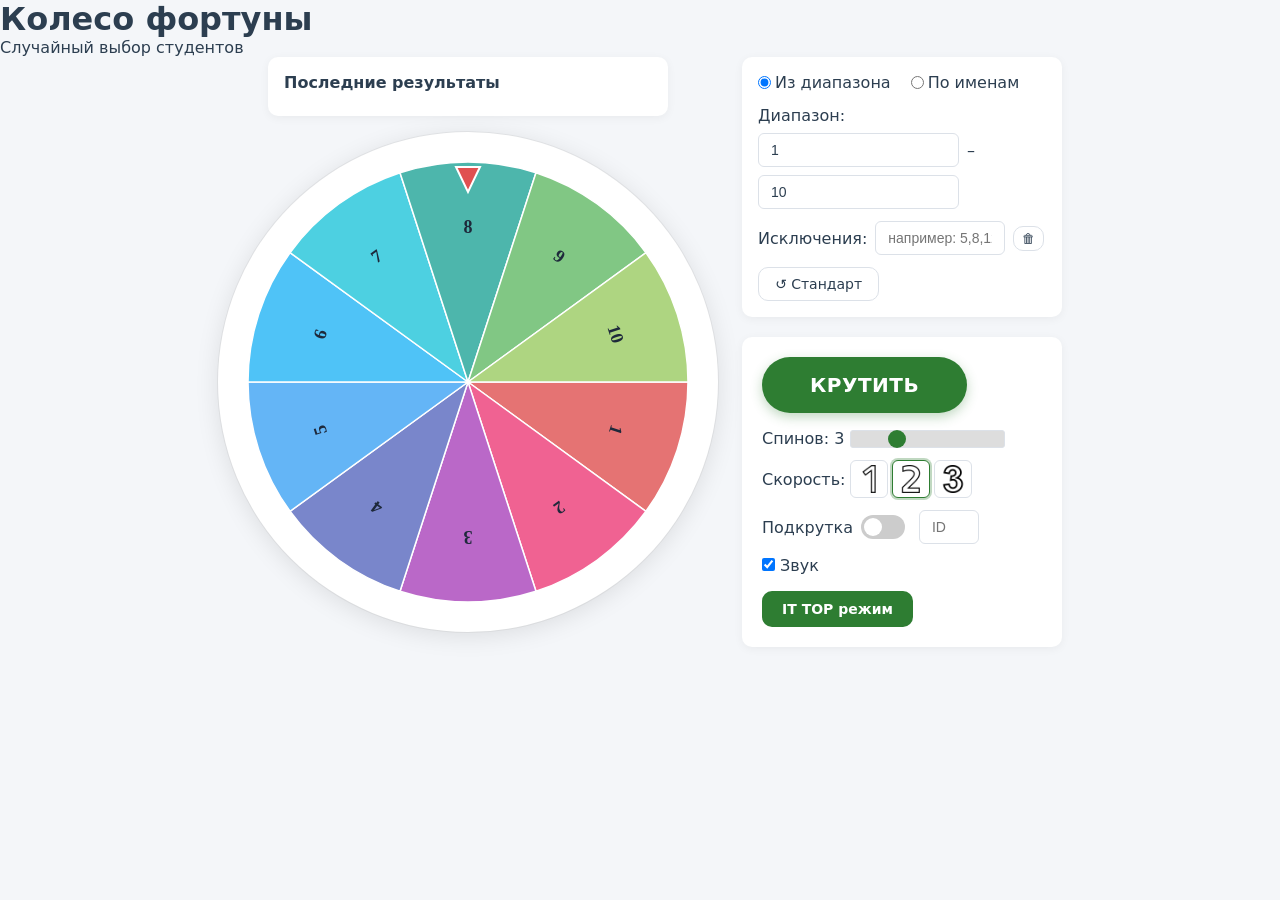
==== index.html @ 01559e79 "Update: Release" ====
<!DOCTYPE html>
<html lang="ru">
<head>
    <meta charset="UTF-8">
    <meta name="viewport" content="width=device-width, initial-scale=1.0">
    <title>Колесо фортуны</title>
    <link rel="stylesheet" href="css/main.css">
    <link rel="stylesheet" href="css/layout.css">
    <link rel="stylesheet" href="css/controls.css">
    <link rel="stylesheet" href="css/wheel.css">
    <link rel="stylesheet" href="css/modal.css">
    <link rel="icon" href="favicon.svg" type="image/svg+xml">
</head>
<body>
<div class="mobile-block">
    <p>Please use a computer to access this website!!!</p>
</div>

<div class="app">
    <header class="header">
        <h1 class="title">Колесо фортуны</h1>
        <p class="subtitle">Случайный выбор студентов</p>
    </header>

    <div class="main-layout">
        <!-- Левая колонка: история + колесо -->
        <div class="left-column">
            <div class="history-panel" id="historyPanel">
                <h3>Последние результаты</h3>
                <ul id="historyList"></ul>
            </div>
            <div class="wheel-section">
                <div class="wheel-wrapper">
                    <canvas id="wheelCanvas" width="500" height="500"></canvas>
                </div>
            </div>
        </div>

        <!-- Правая колонка: управление -->
        <div class="right-column">
            <div class="range-panel">
                <div class="mode-switch">
                    <label class="radio-label">
                        <input type="radio" name="inputMode" value="range" checked> Из диапазона
                    </label>
                    <label class="radio-label">
                        <input type="radio" name="inputMode" value="names"> По именам
                    </label>
                </div>

                <div id="rangeInputs">
                    <div class="range-row">
                        <label>Диапазон:</label>
                        <input type="number" id="rangeMin" value="1" min="1" placeholder="от">
                        <span>–</span>
                        <input type="number" id="rangeMax" value="10" min="1" placeholder="до">
                    </div>
                    <div class="range-row">
                        <label>Исключения:</label>
                        <input type="text" id="excludeInput" placeholder="например: 5,8,12">
                        <button id="resetExclude" class="btn-small">🗑</button>
                    </div>
                </div>

                <div id="namesInputs" style="display: none;">
                    <div class="range-row">
                        <label>Имена:</label>
                        <input type="text" id="namesInput" placeholder="Иванов Иван, Петров Пётр...">
                    </div>
                </div>

                <button id="resetAll" class="btn-secondary">↺ Стандарт</button>
            </div>

            <div class="controls-panel">
                <button id="startSpin" class="btn-spin">КРУТИТЬ</button>

                <div class="settings-row">
                    <div class="setting">
                        <label>Спинов: <span id="spinsValue">3</span></label>
                        <input type="range" id="spinsRange" min="1" max="10" value="3" step="1">
                    </div>

                    <div class="setting speed">
                        <label>Скорость:</label>
                        <button data-speed="slow"><img src="assets/images/Slow.png" alt="Медленно"></button>
                        <button data-speed="normal" class="active"><img src="assets/images/Medium.png" alt="Средне"></button>
                        <button data-speed="fast"><img src="assets/images/Fast.png" alt="Быстро"></button>
                    </div>

                    <div class="setting bias-toggle">
                        <label class="switch-label">
                            <span>Подкрутка</span>
                            <div class="toggle-switch">
                                <input type="checkbox" id="biasEnabled">
                                <span class="slider"></span>
                            </div>
                        </label>
                        <input type="number" id="biasTargetID" placeholder="ID" disabled class="small-input">
                    </div>

                    <div class="setting">
                        <label>
                            <input type="checkbox" id="soundToggle" checked>
                            Звук
                        </label>
                    </div>
                </div>

                <button id="switchMode" class="btn-it-top">IT TOP режим</button>
            </div>
        </div>
    </div>
</div>

<!-- Модальные окна -->
<div id="excludeModal" class="modal hidden">
    <div class="modal-content">
        <div class="modal-icon">🎯</div>
        <h2 id="excludeMessage"></h2>
        <div class="modal-buttons">
            <button id="excludeYes" class="btn-primary">Да, исключить</button>
            <button id="excludeNo" class="btn-secondary">Нет, оставить</button>
        </div>
    </div>
</div>

<div id="passwordModal" class="modal hidden">
    <div class="modal-content">
        <h2>IT TOP</h2>
        <p>Введите пароль:</p>
        <input type="password" id="passwordInput" placeholder="Пароль">
        <div class="modal-buttons">
            <button id="confirmPassword" class="btn-primary">Войти</button>
            <button id="cancelPassword" class="btn-secondary">Отмена</button>
        </div>
        <p id="passwordError" class="error-text hidden">Неверный пароль</p>
    </div>
</div>

<script type="module" src="js/app.js"></script>
</body>
</html>
---- css/main.css ----
*,
*::before,
*::after {
    box-sizing: border-box;
    margin: 0;
    padding: 0;
}

:root {
    --bg: #f4f6f9;
    --surface: #ffffff;
    --border: #dce1e8;
    --text: #2c3e50;
    --text-light: #607d8b;
    --accent: #2e7d32;
    --accent-hover: #1b5e20;
    --danger: #e05050;
    --radius: 10px;
    --shadow: 0 2px 10px rgba(0,0,0,0.05);
    --transition: 0.2s ease;
}

body {
    font-family: 'Segoe UI', system-ui, -apple-system, sans-serif;
    background: var(--bg);
    color: var(--text);
    min-height: 100vh;
}

/* Мобильная блокировка */
.mobile-block {
    display: none;
}
@media (max-width: 768px) {
    .app { display: none; }
    .mobile-block {
        display: flex;
        align-items: center;
        justify-content: center;
        height: 100vh;
        text-align: center;
        font-size: 20px;
        font-weight: bold;
        color: var(--danger);
        padding: 20px;
    }
}

button {
    cursor: pointer;
    font-family: inherit;
    transition: all var(--transition);
    border: 1px solid var(--border);
    background: var(--surface);
    color: var(--text);
    border-radius: var(--radius);
    padding: 8px 16px;
    font-size: 14px;
}

button:hover {
    background: #f0f2f5;
}

input[type="number"],
input[type="text"],
input[type="password"],
input[type="range"],
select {
    padding: 8px 12px;
    border: 1px solid var(--border);
    background: var(--surface);
    border-radius: 6px;
    font-size: 14px;
    color: var(--text);
    transition: var(--transition);
}

input:focus,
select:focus {
    outline: none;
    border-color: var(--accent);
    box-shadow: 0 0 0 3px rgba(46,125,50,0.15);
}

.btn-primary {
    background: var(--accent);
    color: #fff;
    border: none;
}
.btn-primary:hover { background: var(--accent-hover); }

.btn-secondary {
    background: var(--surface);
    color: var(--text);
    border: 1px solid var(--border);
}
.btn-secondary:hover { background: #f0f2f5; }

.btn-spin {
    padding: 16px 48px;
    background: var(--accent);
    color: #fff;
    border: none;
    border-radius: 50px;
    font-weight: 600;
    font-size: 20px;
    letter-spacing: 0.5px;
    box-shadow: 0 4px 12px rgba(46,125,50,0.3);
}
.btn-spin:hover {
    background: var(--accent-hover);
    transform: scale(1.02);
    box-shadow: 0 6px 18px rgba(46,125,50,0.4);
}
.btn-spin:disabled {
    opacity: 0.6;
}

.btn-small {
    padding: 4px 8px;
    font-size: 13px;
}

.btn-it-top {
    background: var(--accent);
    color: white;
    border: none;
    padding: 10px 20px;
    border-radius: var(--radius);
    font-weight: 600;
}
.btn-it-top:hover {
    background: var(--accent-hover);
}

.btn-back {
    background: var(--surface);
    color: var(--accent);
    border: 1px solid var(--accent);
    padding: 10px 20px;
    border-radius: var(--radius);
    font-weight: 600;
    text-decoration: none;
    display: inline-block;
    margin-top: 8px;
}
.btn-back:hover {
    background: var(--accent);
    color: white;
}

.small-input {
    width: 60px;
    margin-left: 8px;
}

.hidden { display: none !important; }
.error-text { color: var(--danger); font-size: 14px; margin-top: 8px; }

/* Toggle подкрутка */
.toggle-switch {
    position: relative;
    display: inline-block;
    width: 44px;
    height: 24px;
}
.toggle-switch input {
    opacity: 0;
    width: 0;
    height: 0;
}
.slider {
    position: absolute;
    cursor: pointer;
    top: 0; left: 0; right: 0; bottom: 0;
    background-color: #ccc;
    transition: 0.3s;
    border-radius: 24px;
}
.slider:before {
    position: absolute;
    content: "";
    height: 18px;
    width: 18px;
    left: 3px;
    bottom: 3px;
    background-color: white;
    transition: 0.3s;
    border-radius: 50%;
}
input:checked + .slider {
    background-color: var(--accent);
}
input:checked + .slider:before {
    transform: translateX(20px);
}
.switch-label {
    display: flex;
    align-items: center;
    gap: 8px;
    cursor: pointer;
}

/* Кастомный select */
.custom-select select {
    appearance: none;
    background: var(--surface);
    border: 1px solid var(--border);
    border-radius: 6px;
    padding: 8px 36px 8px 12px;
    font-size: 14px;
    background-image: url("data:image/svg+xml,%3Csvg xmlns='http://www.w3.org/2000/svg' width='14' height='14'%3E%3Cpath d='M7 10L2 5h10z' fill='%232e7d32'/%3E%3C/svg%3E");
    background-repeat: no-repeat;
    background-position: right 12px center;
    background-size: 12px;
}

/* Слайдер спинов */
input[type="range"] {
    -webkit-appearance: none;
    appearance: none;
    background: #ddd;
    height: 6px;
    border-radius: 3px;
    outline: none;
}
input[type="range"]::-webkit-slider-thumb {
    -webkit-appearance: none;
    appearance: none;
    width: 18px;
    height: 18px;
    background: var(--accent);
    border-radius: 50%;
    cursor: pointer;
    border: none;
}
input[type="range"]::-moz-range-thumb {
    width: 18px;
    height: 18px;
    background: var(--accent);
    border-radius: 50%;
    cursor: pointer;
    border: none;
}
---- css/layout.css ----
.main-layout {
    display: flex;
    gap: 24px;
    width: 100%;
    max-width: 1200px;
    margin: 0 auto;
    justify-content: center;
    align-items: flex-start;
}

.left-column {
    display: flex;
    flex-direction: column;
    align-items: center;
    gap: 16px;
    flex: 0 0 auto;
}

.right-column {
    display: flex;
    flex-direction: column;
    gap: 20px;
    flex: 0 0 320px;
}

.wheel-section {
    display: flex;
    flex-direction: column;
    align-items: center;
}

.wheel-wrapper {
    position: relative;
}

#wheelCanvas {
    max-width: 400px;
    width: 100%;
    height: auto;
}

.history-panel {
    background: var(--surface);
    border-radius: var(--radius);
    box-shadow: var(--shadow);
    padding: 16px;
    width: 100%;
    max-width: 400px;
}
.history-panel h3 {
    margin-bottom: 8px;
    font-size: 16px;
    color: var(--text);
}
#historyList {
    list-style: none;
    max-height: 200px;
    overflow-y: auto;
}
#historyList li {
    padding: 6px 0;
    border-bottom: 1px solid var(--border);
    font-size: 14px;
    color: var(--text-light);
}
#historyList li:last-child {
    border-bottom: none;
}

.range-panel {
    background: var(--surface);
    padding: 16px;
    border-radius: var(--radius);
    box-shadow: var(--shadow);
}
.controls-panel {
    background: var(--surface);
    padding: 20px;
    border-radius: var(--radius);
    box-shadow: var(--shadow);
}

.range-row {
    display: flex;
    align-items: center;
    gap: 8px;
    margin-bottom: 12px;
    flex-wrap: wrap;
}
.range-row label {
    min-width: 70px;
    font-weight: 500;
}
#excludeInput {
    width: 130px;
}
#namesInput {
    width: 100%;
}

.settings-row {
    display: flex;
    flex-direction: column;
    gap: 12px;
    margin: 16px 0;
}
.setting {
    display: flex;
    align-items: center;
    gap: 6px;
    flex-wrap: wrap;
}
.speed {
    gap: 4px;
}
.speed button {
    padding: 4px;
    border: 1px solid var(--border);
    background: var(--surface);
    border-radius: 6px;
    cursor: pointer;
}
.speed button.active {
    border-color: var(--accent);
    box-shadow: 0 0 0 2px rgba(46,125,50,0.3);
}
.speed button img {
    width: 28px;
    height: 28px;
    display: block;
}

.mode-switch {
    display: flex;
    gap: 20px;
    margin-bottom: 14px;
}
.radio-label {
    display: flex;
    align-items: center;
    gap: 4px;
    font-weight: 500;
    cursor: pointer;
}

@media (max-width: 900px) {
    .main-layout {
        flex-direction: column;
        align-items: center;
    }
    .right-column {
        width: 100%;
        max-width: 400px;
    }
}
---- css/controls.css ----
/* ========== ДОПОЛНИТЕЛЬНЫЕ СТИЛИ УПРАВЛЕНИЯ ========== */
.controls-panel .setting select {
  min-width: 60px;
}

/* Hover для всех select */
select:hover {
  border-color: rgba(255, 255, 255, 0.4);
}
---- css/wheel.css ----
.wheel-wrapper {
  position: relative;
  display: inline-block;
}

#wheelCanvas {
  border-radius: 50%;
  background: #fff;
  box-shadow: 0 4px 25px rgba(0,0,0,0.1), 0 0 0 1px rgba(0,0,0,0.05);
  max-width: 500px;
  max-height: 500px;
  width: 100%;
  height: auto;
}
---- css/modal.css ----
.modal {
  position: fixed;
  top: 0;
  left: 0;
  width: 100%;
  height: 100%;
  background: rgba(0,0,0,0.5);
  display: flex;
  justify-content: center;
  align-items: center;
  z-index: 1000;
}

.modal-content {
  background: var(--surface);
  padding: 30px 25px;
  border-radius: 12px;
  text-align: center;
  min-width: 300px;
  box-shadow: 0 10px 30px rgba(0,0,0,0.2);
  animation: fadeSlide 0.2s ease;
}

@keyframes fadeSlide {
  from { opacity: 0; transform: translateY(20px); }
  to { opacity: 1; transform: translateY(0); }
}

.modal-icon {
  font-size: 48px;
  margin-bottom: 12px;
}

.modal-content h2 {
  font-size: 22px;
  margin-bottom: 12px;
  color: var(--text);
}

.modal-buttons {
  display: flex;
  gap: 10px;
  justify-content: center;
  margin-top: 20px;
}

.modal-buttons button {
  min-width: 100px;
}
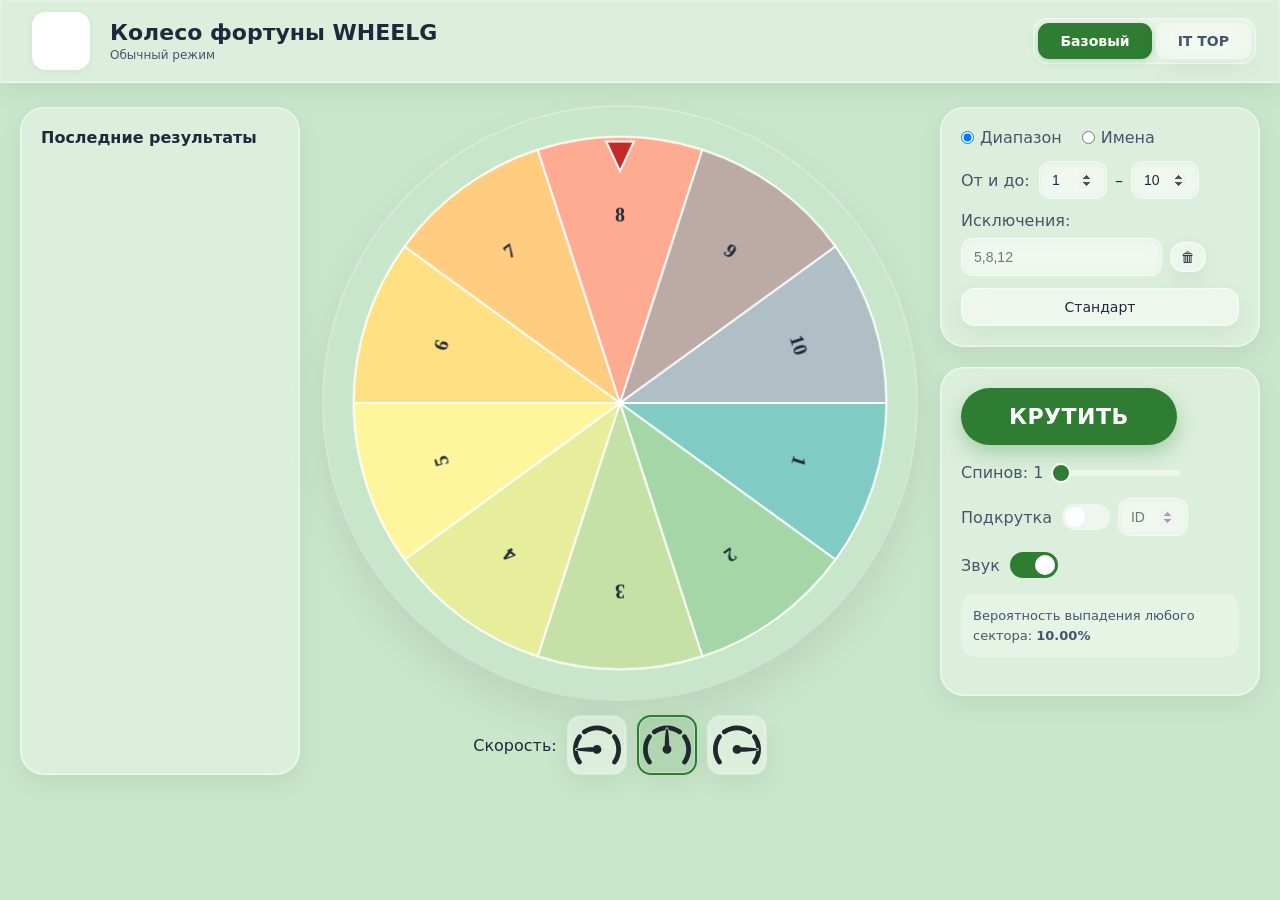
==== commit f778acb7: "Update 2.0: FINAL" ====
--- a/index.html
+++ b/index.html
@@ -1,142 +1,179 @@
 <!DOCTYPE html>
 <html lang="ru">
 <head>
-    <meta charset="UTF-8">
-    <meta name="viewport" content="width=device-width, initial-scale=1.0">
-    <title>Колесо фортуны</title>
-    <link rel="stylesheet" href="css/main.css">
-    <link rel="stylesheet" href="css/layout.css">
-    <link rel="stylesheet" href="css/controls.css">
-    <link rel="stylesheet" href="css/wheel.css">
-    <link rel="stylesheet" href="css/modal.css">
-    <link rel="icon" href="favicon.svg" type="image/svg+xml">
+  <meta charset="UTF-8">
+  <meta name="viewport" content="width=device-width, initial-scale=1.0">
+  <title>Колесо фортуны - WHEELG</title>
+  <link rel="stylesheet" href="css/main.css">
+  <link rel="stylesheet" href="css/layout.css">
+  <link rel="stylesheet" href="css/controls.css">
+  <link rel="stylesheet" href="css/wheel.css">
+  <link rel="stylesheet" href="css/modal.css">
+  <link rel="stylesheet" href="css/history.css">
+  <link rel="icon" href="assets/images/favicon.svg" type="image/svg+xml">
 </head>
 <body>
 <div class="mobile-block">
-    <p>Please use a computer to access this website!!!</p>
+  <p>Please use a computer to access this website!!!</p>
 </div>
 
 <div class="app">
-    <header class="header">
-        <h1 class="title">Колесо фортуны</h1>
-        <p class="subtitle">Случайный выбор студентов</p>
-    </header>
+  <header class="app-header">
+    <div class="header-logo">
+      <video autoplay loop muted playsinline>
+        <source src="assets/images/logovideo.mp4" type="video/mp4">
+      </video>
+    </div>
+    <div class="header-info">
+      <h1 class="header-title">Колесо фортуны WHEELG</h1>
+      <p class="header-subtitle" id="modeSubtitle">Базовый режим</p>
+    </div>
+    <div class="header-tabs">
+      <button id="btnNormalMode" class="mode-tab active">Базовый</button>
+      <button id="btnITMode" class="mode-tab">IT TOP</button>
+    </div>
+  </header>
 
-    <div class="main-layout">
-        <!-- Левая колонка: история + колесо -->
-        <div class="left-column">
-            <div class="history-panel" id="historyPanel">
-                <h3>Последние результаты</h3>
-                <ul id="historyList"></ul>
-            </div>
-            <div class="wheel-section">
-                <div class="wheel-wrapper">
-                    <canvas id="wheelCanvas" width="500" height="500"></canvas>
-                </div>
-            </div>
+  <div class="main-layout">
+    <div class="column history-column">
+      <div class="glass-panel history-panel">
+        <h3>Последние результаты</h3>
+        <ul id="historyList"></ul>
+      </div>
+    </div>
+
+    <div class="column wheel-column">
+      <div class="wheel-section">
+        <div class="wheel-wrapper">
+          <canvas id="wheelCanvas" width="600" height="600"></canvas>
         </div>
+        <div class="speed-controls">
+          <span>Скорость:</span>
+          <button data-speed="slow" class="speed-btn" title="Медленно">
+            <img src="assets/images/Slow.svg" alt="Медленно" width="48" height="48">
+          </button>
+          <button data-speed="normal" class="speed-btn active" title="Средне">
+            <img src="assets/images/Medium.svg" alt="Средне" width="48" height="48">
+          </button>
+          <button data-speed="fast" class="speed-btn" title="Быстро">
+            <img src="assets/images/Fast.svg" alt="Быстро" width="48" height="48">
+          </button>
+        </div>
+      </div>
+    </div>
 
-        <!-- Правая колонка: управление -->
-        <div class="right-column">
-            <div class="range-panel">
-                <div class="mode-switch">
-                    <label class="radio-label">
-                        <input type="radio" name="inputMode" value="range" checked> Из диапазона
-                    </label>
-                    <label class="radio-label">
-                        <input type="radio" name="inputMode" value="names"> По именам
-                    </label>
-                </div>
+    <!-- Правая колонка: управление -->
+    <div class="column controls-column">
+      <div class="glass-panel range-panel" id="panelNormal">
+        <div class="mode-switch">
+          <label class="radio-label">
+            <input type="radio" name="inputMode" value="range" checked> Диапазон
+          </label>
+          <label class="radio-label">
+            <input type="radio" name="inputMode" value="names"> Имена
+          </label>
+        </div>
+        <div id="rangeInputs">
+          <div class="range-row">
+            <label>От и до:</label>
+            <input type="number" id="rangeMin" value="1" min="1" max="67" placeholder="от">
+            <span>–</span>
+            <input type="number" id="rangeMax" value="10" min="1" max="67" placeholder="до">
+          </div>
+          <div class="range-row">
+            <label>Исключения:</label>
+            <input type="text" id="excludeInput" placeholder="5,8,12">
+            <button id="resetExclude" class="btn-small">🗑</button>
+          </div>
+        </div>
+        <div id="namesInputs" style="display:none;">
+          <div class="range-row">
+            <label>Имена:</label>
+            <input type="text" id="namesInput" placeholder="Иванов Иван, Петров Пётр...">
+          </div>
+        </div>
+        <button id="resetAll" class="btn-secondary full-width">Стандарт</button>
+      </div>
 
-                <div id="rangeInputs">
-                    <div class="range-row">
-                        <label>Диапазон:</label>
-                        <input type="number" id="rangeMin" value="1" min="1" placeholder="от">
-                        <span>–</span>
-                        <input type="number" id="rangeMax" value="10" min="1" placeholder="до">
-                    </div>
-                    <div class="range-row">
-                        <label>Исключения:</label>
-                        <input type="text" id="excludeInput" placeholder="например: 5,8,12">
-                        <button id="resetExclude" class="btn-small">🗑</button>
-                    </div>
-                </div>
+      <div class="glass-panel range-panel" id="panelIT" style="display:none;">
+        <div class="dropdown-group">
+          <button class="dropdown-toggle" id="groupDropdownBtn">
+            <span id="selectedGroupName">Выберите группу</span>
+            <i class="dropdown-arrow"></i>
+          </button>
+        </div>
+        <div class="range-row">
+          <label>Исключения:</label>
+          <input type="text" id="excludeInputIT" placeholder="5,8,12">
+          <button id="resetExcludeIT" class="btn-small">🗑</button>
+        </div>
+        <button id="resetAllIT" class="btn-secondary full-width">Сброс исключённых</button>
+      </div>
 
-                <div id="namesInputs" style="display: none;">
-                    <div class="range-row">
-                        <label>Имена:</label>
-                        <input type="text" id="namesInput" placeholder="Иванов Иван, Петров Пётр...">
-                    </div>
-                </div>
+      <div class="glass-panel controls-panel">
+        <button id="startSpin" class="btn-spin">КРУТИТЬ</button>
 
-                <button id="resetAll" class="btn-secondary">↺ Стандарт</button>
-            </div>
+        <div class="settings-row">
+          <div class="setting">
+            <label>Спинов: <span id="spinsValue">1</span></label>
+            <input type="range" id="spinsRange" min="1" max="10" value="1" step="1">
+          </div>
 
-            <div class="controls-panel">
-                <button id="startSpin" class="btn-spin">КРУТИТЬ</button>
+          <div class="setting bias-toggle">
+            <label class="switch-label">
+              <span>Подкрутка</span>
+              <div class="toggle-switch">
+                <input type="checkbox" id="biasEnabled">
+                <span class="slider"></span>
+              </div>
+            </label>
+            <input type="number" id="biasTargetID" placeholder="ID" disabled class="small-input" min="1">
+          </div>
 
-                <div class="settings-row">
-                    <div class="setting">
-                        <label>Спинов: <span id="spinsValue">3</span></label>
-                        <input type="range" id="spinsRange" min="1" max="10" value="3" step="1">
-                    </div>
+          <div class="setting">
+            <label class="switch-label">
+              <span>Звук</span>
+              <div class="toggle-switch">
+                <input type="checkbox" id="soundToggle" checked>
+                <span class="slider"></span>
+              </div>
+            </label>
+          </div>
 
-                    <div class="setting speed">
-                        <label>Скорость:</label>
-                        <button data-speed="slow"><img src="assets/images/Slow.png" alt="Медленно"></button>
-                        <button data-speed="normal" class="active"><img src="assets/images/Medium.png" alt="Средне"></button>
-                        <button data-speed="fast"><img src="assets/images/Fast.png" alt="Быстро"></button>
-                    </div>
-
-                    <div class="setting bias-toggle">
-                        <label class="switch-label">
-                            <span>Подкрутка</span>
-                            <div class="toggle-switch">
-                                <input type="checkbox" id="biasEnabled">
-                                <span class="slider"></span>
-                            </div>
-                        </label>
-                        <input type="number" id="biasTargetID" placeholder="ID" disabled class="small-input">
-                    </div>
-
-                    <div class="setting">
-                        <label>
-                            <input type="checkbox" id="soundToggle" checked>
-                            Звук
-                        </label>
-                    </div>
-                </div>
-
-                <button id="switchMode" class="btn-it-top">IT TOP режим</button>
-            </div>
+          <div id="probabilityBlock" class="probability-note"></div>
         </div>
+      </div>
     </div>
+  </div>
 </div>
 
 <!-- Модальные окна -->
 <div id="excludeModal" class="modal hidden">
-    <div class="modal-content">
-        <div class="modal-icon">🎯</div>
-        <h2 id="excludeMessage"></h2>
-        <div class="modal-buttons">
-            <button id="excludeYes" class="btn-primary">Да, исключить</button>
-            <button id="excludeNo" class="btn-secondary">Нет, оставить</button>
-        </div>
+  <div class="modal-content">
+    <h2 id="excludeMessage"></h2>
+    <div class="modal-buttons">
+      <button id="excludeYes" class="btn-primary">Да, исключить</button>
+      <button id="excludeNo" class="btn-secondary">Нет, оставить</button>
     </div>
+  </div>
 </div>
 
 <div id="passwordModal" class="modal hidden">
-    <div class="modal-content">
-        <h2>IT TOP</h2>
-        <p>Введите пароль:</p>
-        <input type="password" id="passwordInput" placeholder="Пароль">
-        <div class="modal-buttons">
-            <button id="confirmPassword" class="btn-primary">Войти</button>
-            <button id="cancelPassword" class="btn-secondary">Отмена</button>
-        </div>
-        <p id="passwordError" class="error-text hidden">Неверный пароль</p>
+  <div class="modal-content">
+    <h2>IT TOP</h2>
+    <p>Введите пароль:</p>
+    <input type="password" id="passwordInput" placeholder="Пароль">
+    <div class="modal-buttons">
+      <button id="confirmPassword" class="btn-primary">Войти</button>
+      <button id="cancelPassword" class="btn-secondary">Отмена</button>
     </div>
+    <p id="passwordError" class="error-text hidden">Неверный пароль</p>
+  </div>
 </div>
+
+<!-- Выпадающее меню групп (поверх всего) -->
+<div class="dropdown-overlay" id="groupDropdownOverlay" style="display:none;"></div>
+<div class="dropdown-menu-floating" id="groupDropdownMenuFloating" style="display:none;"></div>
 
 <script type="module" src="js/app.js"></script>
 </body>
--- a/css/main.css
+++ b/css/main.css
@@ -1,245 +1,274 @@
 *,
 *::before,
 *::after {
-    box-sizing: border-box;
-    margin: 0;
-    padding: 0;
+  box-sizing: border-box;
+  margin: 0;
+  padding: 0;
 }
 
 :root {
-    --bg: #f4f6f9;
-    --surface: #ffffff;
-    --border: #dce1e8;
-    --text: #2c3e50;
-    --text-light: #607d8b;
-    --accent: #2e7d32;
-    --accent-hover: #1b5e20;
-    --danger: #e05050;
-    --radius: 10px;
-    --shadow: 0 2px 10px rgba(0,0,0,0.05);
-    --transition: 0.2s ease;
+  --bg: #c8e6c9;
+  --glass-bg: rgba(255, 255, 255, 0.35);
+  --glass-border: rgba(255, 255, 255, 0.5);
+  --glass-highlight: rgba(255, 255, 255, 0.7);
+  --glass-text: #1e293b;
+  --glass-text-secondary: #475569;
+  --blur: 14px;
+  --radius: 20px;
+  --shadow: 0 8px 24px rgba(0,0,0,0.06), 0 0 0 1px rgba(255,255,255,0.25) inset;
+  --accent: #2e7d32;
+  --accent-light: #43a047;
+  --danger: #c62828;
+  --transition: 0.2s ease;
 }
 
 body {
-    font-family: 'Segoe UI', system-ui, -apple-system, sans-serif;
-    background: var(--bg);
-    color: var(--text);
-    min-height: 100vh;
-}
-
-/* Мобильная блокировка */
+  font-family: 'Segoe UI', system-ui, -apple-system, sans-serif;
+  background: var(--bg);
+  color: var(--glass-text);
+  min-height: 100vh;
+  margin: 0;
+  padding: 0;
+  position: relative;
+}
+
 .mobile-block {
-    display: none;
+  display: none;
+  position: fixed;
+  top: 0;
+  left: 0;
+  width: 100%;
+  height: 100%;
+  background: #222;
+  color: #f1c40f;
+  justify-content: center;
+  align-items: center;
+  font-size: 1.4rem;
+  font-weight: bold;
+  z-index: 9999;
+  text-align: center;
+  padding: 20px;
+  flex-direction: column;
+}
+.mobile-block p {
+  background: #111;
+  padding: 30px;
+  border-radius: 20px;
+  box-shadow: 0 0 30px rgba(0,0,0,0.5);
+  max-width: 90%;
 }
 @media (max-width: 768px) {
-    .app { display: none; }
-    .mobile-block {
-        display: flex;
-        align-items: center;
-        justify-content: center;
-        height: 100vh;
-        text-align: center;
-        font-size: 20px;
-        font-weight: bold;
-        color: var(--danger);
-        padding: 20px;
-    }
+  .mobile-block {
+    display: flex;
+  }
+}
+
+.app {
+  position: relative;
+  z-index: 1;
 }
 
 button {
-    cursor: pointer;
-    font-family: inherit;
-    transition: all var(--transition);
-    border: 1px solid var(--border);
-    background: var(--surface);
-    color: var(--text);
-    border-radius: var(--radius);
-    padding: 8px 16px;
-    font-size: 14px;
+  cursor: pointer;
+  font-family: inherit;
+  transition: background var(--transition), box-shadow var(--transition);
+  border: 1px solid var(--glass-border);
+  background: var(--glass-bg);
+  backdrop-filter: blur(var(--blur));
+  -webkit-backdrop-filter: blur(var(--blur));
+  color: var(--glass-text);
+  border-radius: 14px;
+  padding: 10px 16px;
+  font-size: 14px;
+  font-weight: 500;
+  box-shadow: var(--shadow);
 }
 
 button:hover {
-    background: #f0f2f5;
+  background: rgba(255, 255, 255, 0.45);
+  box-shadow: 0 8px 24px rgba(0,0,0,0.08), 0 0 0 1px rgba(255,255,255,0.3) inset;
+}
+
+button:active {
+  background: rgba(255, 255, 255, 0.3);
 }
 
 input[type="number"],
 input[type="text"],
-input[type="password"],
-input[type="range"],
+input[type="password"] {
+  padding: 10px 12px;
+  border: 1px solid var(--glass-border);
+  background: var(--glass-bg);
+  backdrop-filter: blur(8px);
+  -webkit-backdrop-filter: blur(8px);
+  border-radius: 12px;
+  font-size: 14px;
+  color: var(--glass-text);
+  transition: var(--transition);
+  box-shadow: inset 0 1px 4px rgba(0,0,0,0.04);
+}
+
+input:focus {
+  outline: none;
+  border-color: var(--accent);
+  box-shadow: 0 0 0 3px rgba(46,125,50,0.15);
+}
+
+/* ========== СТИЛЬНЫЙ SELECT ========== */
 select {
-    padding: 8px 12px;
-    border: 1px solid var(--border);
-    background: var(--surface);
-    border-radius: 6px;
-    font-size: 14px;
-    color: var(--text);
-    transition: var(--transition);
-}
-
-input:focus,
+  width: 100%;
+  padding: 12px 40px 12px 16px;
+  border: 1px solid var(--glass-border);
+  background: var(--glass-bg);
+  backdrop-filter: blur(12px);
+  -webkit-backdrop-filter: blur(12px);
+  border-radius: 14px;
+  font-size: 14px;
+  font-weight: 500;
+  color: var(--glass-text);
+  transition: all var(--transition);
+  box-shadow: var(--shadow);
+  cursor: pointer;
+  appearance: none;
+  -webkit-appearance: none;
+  -moz-appearance: none;
+  
+  /* Кастомная стрелка */
+  background-image: url("data:image/svg+xml,%3Csvg xmlns='http://www.w3.org/2000/svg' width='14' height='14' viewBox='0 0 24 24' fill='none' stroke='%232e7d32' stroke-width='2.5' stroke-linecap='round' stroke-linejoin='round'%3E%3Cpolyline points='6 9 12 15 18 9'%3E%3C/polyline%3E%3C/svg%3E");
+  background-repeat: no-repeat;
+  background-position: right 14px center;
+}
+
+select:hover {
+  background-color: rgba(255, 255, 255, 0.5);
+  border-color: var(--accent);
+  box-shadow: 0 8px 24px rgba(0,0,0,0.1), 0 0 0 1px rgba(255,255,255,0.3) inset;
+}
+
 select:focus {
-    outline: none;
-    border-color: var(--accent);
-    box-shadow: 0 0 0 3px rgba(46,125,50,0.15);
+  outline: none;
+  border-color: var(--accent);
+  box-shadow: 0 0 0 3px rgba(46,125,50,0.2), 0 8px 24px rgba(0,0,0,0.08);
+}
+
+/* Стилизация option */
+select option {
+  background: #e8f5e9;
+  color: var(--glass-text);
+  padding: 12px 16px;
+  font-size: 14px;
+  font-weight: 500;
+  border: none;
+}
+
+select option:hover,
+select option:checked {
+  background: var(--accent) !important;
+  color: white !important;
+}
+
+/* Для Firefox */
+select {
+  scrollbar-width: thin;
+  scrollbar-color: var(--accent) rgba(255,255,255,0.2);
+}
+
+/* Для Webkit в выпадающем списке */
+select::-webkit-scrollbar {
+  width: 6px;
+}
+select::-webkit-scrollbar-track {
+  background: rgba(255,255,255,0.2);
+  border-radius: 3px;
+}
+select::-webkit-scrollbar-thumb {
+  background: var(--accent);
+  border-radius: 3px;
 }
 
 .btn-primary {
-    background: var(--accent);
-    color: #fff;
-    border: none;
-}
-.btn-primary:hover { background: var(--accent-hover); }
-
-.btn-secondary {
-    background: var(--surface);
-    color: var(--text);
-    border: 1px solid var(--border);
-}
-.btn-secondary:hover { background: #f0f2f5; }
+  background: var(--accent);
+  color: #fff;
+  border: none;
+}
+.btn-primary:hover { background: var(--accent-light); }
+
+.btn-secondary { background: var(--glass-bg); }
 
 .btn-spin {
-    padding: 16px 48px;
-    background: var(--accent);
-    color: #fff;
-    border: none;
-    border-radius: 50px;
-    font-weight: 600;
-    font-size: 20px;
-    letter-spacing: 0.5px;
-    box-shadow: 0 4px 12px rgba(46,125,50,0.3);
+  padding: 16px 48px;
+  font-size: 22px;
+  font-weight: 700;
+  letter-spacing: 0.5px;
+  border-radius: 60px;
+  background: var(--accent);
+  color: white;
+  border: none;
+  box-shadow: 0 8px 20px rgba(46,125,50,0.3);
+  text-transform: uppercase;
 }
 .btn-spin:hover {
-    background: var(--accent-hover);
-    transform: scale(1.02);
-    box-shadow: 0 6px 18px rgba(46,125,50,0.4);
-}
-.btn-spin:disabled {
-    opacity: 0.6;
-}
-
-.btn-small {
-    padding: 4px 8px;
-    font-size: 13px;
-}
-
-.btn-it-top {
-    background: var(--accent);
-    color: white;
-    border: none;
-    padding: 10px 20px;
-    border-radius: var(--radius);
-    font-weight: 600;
-}
-.btn-it-top:hover {
-    background: var(--accent-hover);
-}
-
-.btn-back {
-    background: var(--surface);
-    color: var(--accent);
-    border: 1px solid var(--accent);
-    padding: 10px 20px;
-    border-radius: var(--radius);
-    font-weight: 600;
-    text-decoration: none;
-    display: inline-block;
-    margin-top: 8px;
-}
-.btn-back:hover {
-    background: var(--accent);
-    color: white;
-}
-
-.small-input {
-    width: 60px;
-    margin-left: 8px;
-}
+  background: var(--accent-light);
+  box-shadow: 0 8px 20px rgba(46,125,50,0.4);
+}
+.btn-spin:disabled { opacity: 0.6; cursor: not-allowed; }
+
+.btn-small { padding: 6px 10px; }
+.full-width { width: 100%; }
 
 .hidden { display: none !important; }
 .error-text { color: var(--danger); font-size: 14px; margin-top: 8px; }
 
-/* Toggle подкрутка */
 .toggle-switch {
-    position: relative;
-    display: inline-block;
-    width: 44px;
-    height: 24px;
-}
-.toggle-switch input {
-    opacity: 0;
-    width: 0;
-    height: 0;
-}
+  position: relative;
+  display: inline-block;
+  width: 48px;
+  height: 26px;
+}
+.toggle-switch input { opacity: 0; width: 0; height: 0; }
 .slider {
-    position: absolute;
-    cursor: pointer;
-    top: 0; left: 0; right: 0; bottom: 0;
-    background-color: #ccc;
-    transition: 0.3s;
-    border-radius: 24px;
+  position: absolute;
+  cursor: pointer;
+  top: 0; left: 0; right: 0; bottom: 0;
+  background: rgba(255,255,255,0.5);
+  border-radius: 26px;
+  transition: 0.3s;
 }
 .slider:before {
-    position: absolute;
-    content: "";
-    height: 18px;
-    width: 18px;
-    left: 3px;
-    bottom: 3px;
-    background-color: white;
-    transition: 0.3s;
-    border-radius: 50%;
-}
-input:checked + .slider {
-    background-color: var(--accent);
-}
-input:checked + .slider:before {
-    transform: translateX(20px);
-}
+  position: absolute;
+  content: "";
+  height: 20px;
+  width: 20px;
+  left: 3px;
+  bottom: 3px;
+  background: white;
+  border-radius: 50%;
+  transition: 0.3s;
+}
+input:checked + .slider { background: var(--accent); }
+input:checked + .slider:before { transform: translateX(22px); }
 .switch-label {
-    display: flex;
-    align-items: center;
-    gap: 8px;
-    cursor: pointer;
-}
-
-/* Кастомный select */
-.custom-select select {
-    appearance: none;
-    background: var(--surface);
-    border: 1px solid var(--border);
-    border-radius: 6px;
-    padding: 8px 36px 8px 12px;
-    font-size: 14px;
-    background-image: url("data:image/svg+xml,%3Csvg xmlns='http://www.w3.org/2000/svg' width='14' height='14'%3E%3Cpath d='M7 10L2 5h10z' fill='%232e7d32'/%3E%3C/svg%3E");
-    background-repeat: no-repeat;
-    background-position: right 12px center;
-    background-size: 12px;
-}
-
-/* Слайдер спинов */
+  display: flex;
+  align-items: center;
+  gap: 10px;
+  cursor: pointer;
+}
+
 input[type="range"] {
-    -webkit-appearance: none;
-    appearance: none;
-    background: #ddd;
-    height: 6px;
-    border-radius: 3px;
-    outline: none;
+  -webkit-appearance: none;
+  appearance: none;
+  background: rgba(255,255,255,0.5);
+  height: 6px;
+  border-radius: 3px;
+  outline: none;
+  border: none;
 }
 input[type="range"]::-webkit-slider-thumb {
-    -webkit-appearance: none;
-    appearance: none;
-    width: 18px;
-    height: 18px;
-    background: var(--accent);
-    border-radius: 50%;
-    cursor: pointer;
-    border: none;
-}
-input[type="range"]::-moz-range-thumb {
-    width: 18px;
-    height: 18px;
-    background: var(--accent);
-    border-radius: 50%;
-    cursor: pointer;
-    border: none;
+  -webkit-appearance: none;
+  width: 20px;
+  height: 20px;
+  background: var(--accent);
+  border-radius: 50%;
+  cursor: pointer;
+  border: 2px solid white;
 }
--- a/css/layout.css
+++ b/css/layout.css
@@ -1,155 +1,342 @@
+/* ========== ХЕДЕР ========== */
+.app-header {
+  display: flex;
+  align-items: center;
+  gap: 20px;
+  padding: 12px 24px;
+  margin: 0;
+  width: 100%;
+  background: var(--glass-bg);
+  backdrop-filter: blur(var(--blur));
+  -webkit-backdrop-filter: blur(var(--blur));
+  border-bottom: 1px solid var(--glass-border);
+  box-shadow: var(--shadow);
+  position: relative;
+  z-index: 10;
+  box-sizing: border-box;
+}
+
+.header-logo {
+  width: 58px;
+  height: 58px;
+  border-radius: 14px;
+  background: #ffffff;
+  display: flex;
+  align-items: center;
+  justify-content: center;
+  overflow: hidden;
+  box-shadow: 0 2px 8px rgba(0,0,0,0.06);
+  flex-shrink: 0;
+  margin-left: 8px;
+}
+
+.header-logo video {
+  width: 100%;
+  height: 100%;
+  object-fit: contain;
+}
+
+.header-info {
+  flex: 1;
+  min-width: 0;
+}
+
+.header-title {
+  font-size: 22px;
+  font-weight: 700;
+  color: var(--glass-text);
+  margin: 0;
+  line-height: 1.2;
+}
+
+.header-subtitle {
+  font-size: 12px;
+  color: var(--glass-text-secondary);
+  margin-top: 2px;
+}
+
+.header-tabs {
+  display: flex;
+  gap: 4px;
+  background: rgba(255,255,255,0.25);
+  backdrop-filter: blur(10px);
+  -webkit-backdrop-filter: blur(10px);
+  border-radius: 14px;
+  padding: 4px;
+  flex-shrink: 0;
+  border: 1px solid var(--glass-border);
+}
+
+.mode-tab {
+  padding: 10px 22px;
+  border-radius: 11px;
+  border: none;
+  background: transparent;
+  color: var(--glass-text-secondary);
+  font-weight: 600;
+  font-size: 14px;
+  cursor: pointer;
+  transition: all 0.2s ease;
+  white-space: nowrap;
+}
+
+.mode-tab:hover {
+  color: #ffffff;
+  background: var(--accent-light);
+}
+
+.mode-tab.active {
+  background: var(--accent);
+  color: #ffffff;
+  box-shadow: 0 2px 8px rgba(46,125,50,0.3);
+}
+
+.mode-tab.active:hover {
+  background: var(--accent-light);
+}
+
+/* Основной layout: 3 колонки */
 .main-layout {
-    display: flex;
-    gap: 24px;
-    width: 100%;
-    max-width: 1200px;
-    margin: 0 auto;
-    justify-content: center;
-    align-items: flex-start;
-}
-
-.left-column {
-    display: flex;
+  display: flex;
+  gap: 24px;
+  width: 100%;
+  max-width: 1300px;
+  margin: 24px auto 30px;
+  align-items: stretch;
+  padding: 0 20px;
+}
+
+.column {
+  display: flex;
+  flex-direction: column;
+  gap: 20px;
+}
+
+.history-column {
+  flex: 0 0 280px;
+}
+
+.wheel-column {
+  flex: 1;
+  display: flex;
+  justify-content: center;
+  align-items: center;
+}
+
+.controls-column {
+  flex: 0 0 320px;
+}
+
+/* Панели */
+.glass-panel {
+  background: var(--glass-bg);
+  backdrop-filter: blur(var(--blur));
+  -webkit-backdrop-filter: blur(var(--blur));
+  border-radius: 24px;
+  border: 1px solid var(--glass-border);
+  padding: 20px;
+  box-shadow: var(--shadow);
+}
+
+.history-panel {
+  flex: 1;
+  display: flex;
+  flex-direction: column;
+}
+
+/* Сетка внутри панелей */
+.range-row {
+  display: flex;
+  align-items: center;
+  gap: 8px;
+  margin-bottom: 12px;
+  flex-wrap: wrap;
+}
+.range-row label {
+  min-width: 70px;
+  font-weight: 500;
+  color: var(--glass-text-secondary);
+}
+
+.mode-switch {
+  display: flex;
+  gap: 20px;
+  margin-bottom: 14px;
+}
+
+.radio-label {
+  display: flex;
+  align-items: center;
+  gap: 6px;
+  font-weight: 500;
+  cursor: pointer;
+  color: var(--glass-text-secondary);
+}
+
+.settings-row {
+  display: flex;
+  flex-direction: column;
+  gap: 16px;
+  margin: 18px 0;
+}
+
+.setting {
+  display: flex;
+  align-items: center;
+  gap: 8px;
+  flex-wrap: wrap;
+  color: var(--glass-text-secondary);
+}
+
+.speed-controls {
+  display: flex;
+  align-items: center;
+  gap: 10px;
+  margin-top: 12px;
+  justify-content: center;
+}
+
+.speed-btn {
+  padding: 4px;
+  border-radius: 14px;
+  border: 2px solid transparent;
+  background: var(--glass-bg);
+  backdrop-filter: blur(8px);
+  cursor: pointer;
+  line-height: 0;
+  transition: 0.2s;
+}
+.speed-btn img {
+  display: block;
+  width: 48px;
+  height: 48px;
+}
+.speed-btn.active {
+  border-color: var(--accent);
+  background: rgba(46,125,50,0.15);
+}
+
+.probability-note {
+  font-size: 13px;
+  color: var(--glass-text-secondary);
+  background: rgba(255,255,255,0.3);
+  padding: 12px;
+  border-radius: 14px;
+  line-height: 1.5;
+}
+
+/* ========== DROPDOWN ГРУПП ========== */
+.dropdown-group {
+  position: relative;
+  width: 100%;
+  margin-bottom: 14px;
+}
+
+.dropdown-toggle {
+  width: 100%;
+  display: flex;
+  align-items: center;
+  justify-content: space-between;
+  padding: 12px 16px;
+  background: var(--glass-bg);
+  backdrop-filter: blur(10px);
+  -webkit-backdrop-filter: blur(10px);
+  border: 1px solid var(--glass-border);
+  border-radius: 14px;
+  color: var(--glass-text);
+  font-weight: 600;
+  font-size: 14px;
+  cursor: pointer;
+  box-shadow: var(--shadow);
+  transition: all 0.2s ease;
+}
+
+.dropdown-toggle:hover {
+  background: rgba(255,255,255,0.45);
+  border-color: var(--accent-light);
+}
+
+.dropdown-toggle.active {
+  border-color: var(--accent);
+  background: rgba(46,125,50,0.1);
+}
+
+.dropdown-arrow {
+  display: inline-block;
+  width: 10px;
+  height: 10px;
+  border-right: 2px solid var(--glass-text-secondary);
+  border-bottom: 2px solid var(--glass-text-secondary);
+  transform: rotate(45deg);
+  transition: transform 0.3s ease;
+  margin-left: 10px;
+}
+
+.dropdown-toggle.active .dropdown-arrow {
+  transform: rotate(-135deg);
+}
+
+/* Оверлей */
+.dropdown-overlay {
+  position: fixed;
+  top: 0;
+  left: 0;
+  width: 100%;
+  height: 100%;
+  z-index: 999;
+  background: transparent;
+}
+
+/* Плавающее меню */
+.dropdown-menu-floating {
+  position: fixed;
+  z-index: 1000;
+  background: rgba(255,255,255,0.95);
+  backdrop-filter: blur(20px);
+  -webkit-backdrop-filter: blur(20px);
+  border-radius: 14px;
+  border: 1px solid var(--glass-border);
+  box-shadow: 0 8px 32px rgba(0,0,0,0.15);
+  list-style: none;
+  margin: 0;
+  padding: 8px 0;
+  /* убрали max-height и overflow-y */
+  width: 280px;
+}
+
+.dropdown-menu-floating li a {
+  display: block;
+  padding: 10px 16px;
+  color: var(--glass-text);
+  text-decoration: none;
+  font-size: 14px;
+  font-weight: 500;
+  transition: all 0.15s ease;
+  cursor: pointer;
+}
+
+.dropdown-menu-floating li a:hover {
+  background: rgba(46,125,50,0.1);
+  color: var(--accent);
+}
+
+.dropdown-menu-floating li a.selected {
+  background: var(--accent);
+  color: #fff;
+}
+
+/* Адаптив */
+@media (max-width: 1000px) {
+  .main-layout {
     flex-direction: column;
     align-items: center;
-    gap: 16px;
-    flex: 0 0 auto;
-}
-
-.right-column {
-    display: flex;
-    flex-direction: column;
-    gap: 20px;
-    flex: 0 0 320px;
-}
-
-.wheel-section {
-    display: flex;
-    flex-direction: column;
-    align-items: center;
-}
-
-.wheel-wrapper {
-    position: relative;
-}
-
-#wheelCanvas {
-    max-width: 400px;
+  }
+  .history-column, .controls-column {
     width: 100%;
-    height: auto;
-}
-
-.history-panel {
-    background: var(--surface);
-    border-radius: var(--radius);
-    box-shadow: var(--shadow);
-    padding: 16px;
-    width: 100%;
-    max-width: 400px;
-}
-.history-panel h3 {
-    margin-bottom: 8px;
-    font-size: 16px;
-    color: var(--text);
-}
-#historyList {
-    list-style: none;
-    max-height: 200px;
-    overflow-y: auto;
-}
-#historyList li {
-    padding: 6px 0;
-    border-bottom: 1px solid var(--border);
-    font-size: 14px;
-    color: var(--text-light);
-}
-#historyList li:last-child {
-    border-bottom: none;
-}
-
-.range-panel {
-    background: var(--surface);
-    padding: 16px;
-    border-radius: var(--radius);
-    box-shadow: var(--shadow);
-}
-.controls-panel {
-    background: var(--surface);
-    padding: 20px;
-    border-radius: var(--radius);
-    box-shadow: var(--shadow);
-}
-
-.range-row {
-    display: flex;
-    align-items: center;
-    gap: 8px;
-    margin-bottom: 12px;
-    flex-wrap: wrap;
-}
-.range-row label {
-    min-width: 70px;
-    font-weight: 500;
-}
-#excludeInput {
-    width: 130px;
-}
-#namesInput {
-    width: 100%;
-}
-
-.settings-row {
-    display: flex;
-    flex-direction: column;
-    gap: 12px;
-    margin: 16px 0;
-}
-.setting {
-    display: flex;
-    align-items: center;
-    gap: 6px;
-    flex-wrap: wrap;
-}
-.speed {
-    gap: 4px;
-}
-.speed button {
-    padding: 4px;
-    border: 1px solid var(--border);
-    background: var(--surface);
-    border-radius: 6px;
-    cursor: pointer;
-}
-.speed button.active {
-    border-color: var(--accent);
-    box-shadow: 0 0 0 2px rgba(46,125,50,0.3);
-}
-.speed button img {
-    width: 28px;
-    height: 28px;
-    display: block;
-}
-
-.mode-switch {
-    display: flex;
-    gap: 20px;
-    margin-bottom: 14px;
-}
-.radio-label {
-    display: flex;
-    align-items: center;
-    gap: 4px;
-    font-weight: 500;
-    cursor: pointer;
-}
-
-@media (max-width: 900px) {
-    .main-layout {
-        flex-direction: column;
-        align-items: center;
-    }
-    .right-column {
-        width: 100%;
-        max-width: 400px;
-    }
+    max-width: 500px;
+    flex: unset;
+  }
+  .wheel-column {
+    order: -1;
+  }
 }
--- a/css/controls.css
+++ b/css/controls.css
@@ -1,9 +1,18 @@
-/* ========== ДОПОЛНИТЕЛЬНЫЕ СТИЛИ УПРАВЛЕНИЯ ========== */
-.controls-panel .setting select {
-  min-width: 60px;
+.setting.bias-toggle {
+  display: flex;
+  align-items: center;
+  gap: 8px;
+  flex-wrap: wrap;
 }
 
-/* Hover для всех select */
-select:hover {
-  border-color: rgba(255, 255, 255, 0.4);
-}+.small-input {
+  width: 70px;
+  padding: 6px 8px;
+  border-radius: 10px;
+}
+
+input[type="number"]::-webkit-outer-spin-button,
+input[type="number"]::-webkit-inner-spin-button {
+  opacity: 1;
+}
+
--- a/css/wheel.css
+++ b/css/wheel.css
@@ -5,10 +5,11 @@
 
 #wheelCanvas {
   border-radius: 50%;
-  background: #fff;
-  box-shadow: 0 4px 25px rgba(0,0,0,0.1), 0 0 0 1px rgba(0,0,0,0.05);
-  max-width: 500px;
-  max-height: 500px;
+  background: transparent;
+  box-shadow: 0 0 0 2px rgba(255,255,255,0.3), 0 20px 40px rgba(0,0,0,0.08);
+  max-width: 600px;
+  max-height: 600px;
   width: 100%;
   height: auto;
+  /* убрали transform при hover */
 }
--- a/css/modal.css
+++ b/css/modal.css
@@ -1,49 +1,58 @@
 .modal {
-  position: fixed;
-  top: 0;
-  left: 0;
-  width: 100%;
-  height: 100%;
-  background: rgba(0,0,0,0.5);
-  display: flex;
-  justify-content: center;
-  align-items: center;
-  z-index: 1000;
+    position: fixed;
+    top: 0;
+    left: 0;
+    width: 100%;
+    height: 100%;
+    background: rgba(0,0,0,0.3);
+    backdrop-filter: blur(5px);
+    display: flex;
+    justify-content: center;
+    align-items: center;
+    z-index: 1000;
 }
 
 .modal-content {
-  background: var(--surface);
-  padding: 30px 25px;
-  border-radius: 12px;
-  text-align: center;
-  min-width: 300px;
-  box-shadow: 0 10px 30px rgba(0,0,0,0.2);
-  animation: fadeSlide 0.2s ease;
+    background: rgba(255, 255, 255, 0.25);
+    backdrop-filter: blur(25px);
+    -webkit-backdrop-filter: blur(25px);
+    border: 1px solid rgba(255, 255, 255, 0.4);
+    padding: 35px 30px;
+    border-radius: 28px;
+    text-align: center;
+    min-width: 340px;
+    box-shadow: 0 25px 50px rgba(0,0,0,0.15), inset 0 0 15px rgba(255,255,255,0.5);
+    animation: fadeSlide 0.3s ease;
 }
 
 @keyframes fadeSlide {
-  from { opacity: 0; transform: translateY(20px); }
-  to { opacity: 1; transform: translateY(0); }
+    from { opacity: 0; transform: translateY(20px); }
+    to { opacity: 1; transform: translateY(0); }
 }
 
 .modal-icon {
-  font-size: 48px;
-  margin-bottom: 12px;
+    font-size: 48px;
+    margin-bottom: 16px;
 }
 
 .modal-content h2 {
-  font-size: 22px;
-  margin-bottom: 12px;
-  color: var(--text);
+    font-size: 24px;
+    margin-bottom: 12px;
+    color: var(--glass-text);
+}
+
+.modal-content p {
+    color: var(--glass-text-secondary);
+    margin-bottom: 16px;
 }
 
 .modal-buttons {
-  display: flex;
-  gap: 10px;
-  justify-content: center;
-  margin-top: 20px;
+    display: flex;
+    gap: 12px;
+    justify-content: center;
+    margin-top: 24px;
 }
 
 .modal-buttons button {
-  min-width: 100px;
+    min-width: 120px;
 }
--- a/css/history.css
+++ b/css/history.css
@@ -0,0 +1,82 @@
+/* Заголовок истории */
+.history-panel h3 {
+  margin: 0 0 16px 0;
+  padding: 0;
+  font-size: 16px;
+  font-weight: 600;
+  color: var(--glass-text);
+  flex-shrink: 0; /* заголовок не сжимается */
+}
+
+/* Контейнер списка – ТОЛЬКО ОН скроллится */
+#historyList {
+  flex: 1;
+  overflow-y: auto;
+  display: flex;
+  flex-direction: column;
+  gap: 8px;
+  list-style: none;
+  padding: 0;
+  margin: 0;
+  min-height: 0; /* важно для flex-скролла */
+}
+
+/* Стилизация скроллбара */
+#historyList::-webkit-scrollbar {
+  width: 6px;
+}
+
+#historyList::-webkit-scrollbar-track {
+  background: rgba(255, 255, 255, 0.2);
+  border-radius: 3px;
+  margin: 4px 0;
+}
+
+#historyList::-webkit-scrollbar-thumb {
+  background: rgba(46, 125, 50, 0.3);
+  border-radius: 3px;
+  transition: background 0.2s;
+}
+
+#historyList::-webkit-scrollbar-thumb:hover {
+  background: rgba(46, 125, 50, 0.5);
+}
+
+/* Firefox */
+#historyList {
+  scrollbar-width: thin;
+  scrollbar-color: rgba(46, 125, 50, 0.3) rgba(255, 255, 255, 0.2);
+}
+
+/* Карточка записи */
+.history-entry {
+  padding: 10px 14px;
+  background: rgba(255, 255, 255, 0.2);
+  border-radius: 12px;
+  border-left: 3px solid var(--accent);
+  color: var(--glass-text);
+  font-size: 14px;
+  line-height: 1.4;
+  flex-shrink: 0; /* не сжимаем карточки */
+  transition: background 0.2s;
+}
+
+.history-entry:hover {
+  background: rgba(255, 255, 255, 0.3);
+}
+
+.history-entry .entry-time {
+  color: var(--glass-text-secondary);
+  font-size: 12px;
+  display: block;
+  margin-bottom: 2px;
+}
+
+/* Пустое состояние */
+.history-empty {
+  color: var(--glass-text-secondary);
+  font-style: italic;
+  text-align: center;
+  padding: 20px;
+  flex-shrink: 0;
+}
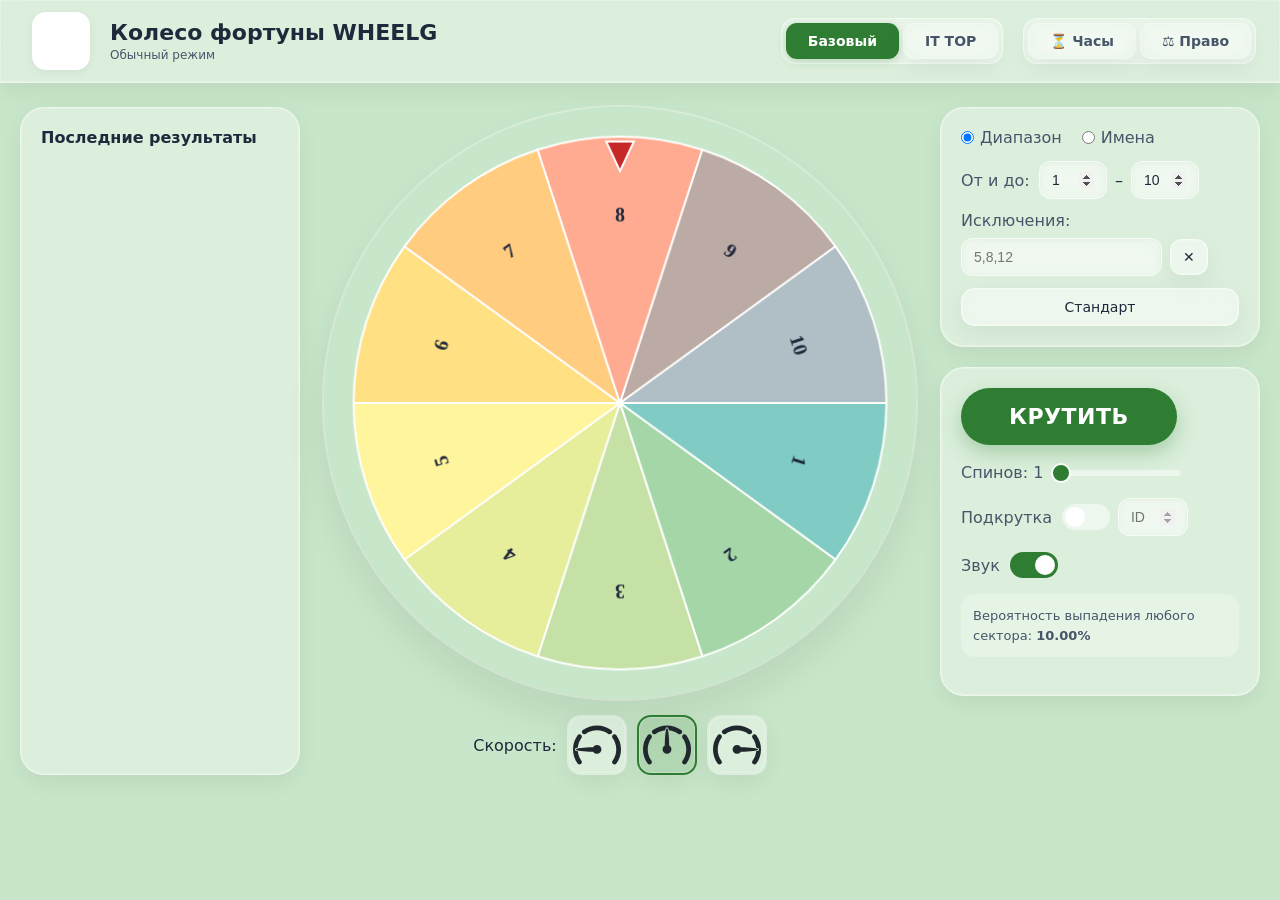
==== commit de4b1543: "feat: SHA-256 пароль, правовая инфа, песочные часы, фикс кнопок исключений" ====
--- a/index.html
+++ b/index.html
@@ -32,6 +32,10 @@
       <button id="btnNormalMode" class="mode-tab active">Базовый</button>
       <button id="btnITMode" class="mode-tab">IT TOP</button>
     </div>
+    <div class="header-tabs">
+      <button class="mode-tab" id="btnSandbox" title="Песочные часы">⏳ Часы</button>
+      <button class="mode-tab" id="btnLegal" title="Правовая информация">⚖️ Право</button>
+    </div>
   </header>
 
   <div class="main-layout">
@@ -62,7 +66,6 @@
       </div>
     </div>
 
-    <!-- Правая колонка: управление -->
     <div class="column controls-column">
       <div class="glass-panel range-panel" id="panelNormal">
         <div class="mode-switch">
@@ -83,7 +86,7 @@
           <div class="range-row">
             <label>Исключения:</label>
             <input type="text" id="excludeInput" placeholder="5,8,12">
-            <button id="resetExclude" class="btn-small">🗑</button>
+            <button id="resetExclude" class="btn-small">✕</button>
           </div>
         </div>
         <div id="namesInputs" style="display:none;">
@@ -105,9 +108,10 @@
         <div class="range-row">
           <label>Исключения:</label>
           <input type="text" id="excludeInputIT" placeholder="5,8,12">
-          <button id="resetExcludeIT" class="btn-small">🗑</button>
+          <button id="resetExcludeIT" class="btn-small">✕</button>
         </div>
         <button id="resetAllIT" class="btn-secondary full-width">Сброс исключённых</button>
+        <button id="btnLegalInfo" class="btn-secondary full-width" style="margin-top:8px;">⚖️ Правовая информация</button>
       </div>
 
       <div class="glass-panel controls-panel">
@@ -147,7 +151,6 @@
   </div>
 </div>
 
-<!-- Модальные окна -->
 <div id="excludeModal" class="modal hidden">
   <div class="modal-content">
     <h2 id="excludeMessage"></h2>
@@ -171,7 +174,31 @@
   </div>
 </div>
 
-<!-- Выпадающее меню групп (поверх всего) -->
+<div id="legalConsentModal" class="modal hidden">
+  <div class="modal-content">
+    <h2>Согласие преподавателя</h2>
+    <p>Я подтверждаю, что являюсь преподавателем и имею право использовать персональные данные студентов в образовательных целях в соответствии с Федеральным законом от 27.07.2006 № 152-ФЗ «О персональных данных».</p>
+    <label>
+      <input type="checkbox" id="consentCheckbox">
+      Я преподаватель, имею право использовать списки
+    </label>
+    <div class="modal-buttons" style="margin-top:20px;">
+      <button id="consentConfirm" class="btn-primary">Подтверждаю</button>
+      <button id="consentCancel" class="btn-secondary">Отмена</button>
+    </div>
+  </div>
+</div>
+
+<div id="legalInfoModal" class="legal-modal hidden">
+  <div class="legal-modal-content">
+    <button class="legal-modal-close" id="closeLegalInfo">✕</button>
+    <h2>⚖️ Правовая информация</h2>
+    <p>Обработка персональных данных осуществляется в соответствии с Федеральным законом от 27.07.2006 № 152-ФЗ «О персональных данных».</p>
+    <p>Данные студентов (ФИО, группа) используются исключительно в образовательных целях для проведения занятий. Данные не передаются третьим лицам, не публикуются в открытом доступе и не используются для коммерческих целей.</p>
+    <p>Хранение осуществляется локально в рамках репозитория преподавателя. В соответствии со ст. 6 152-ФЗ, согласие субъекта персональных данных не требуется, если обработка необходима для исполнения договора или осуществления образовательной деятельности.</p>
+  </div>
+</div>
+
 <div class="dropdown-overlay" id="groupDropdownOverlay" style="display:none;"></div>
 <div class="dropdown-menu-floating" id="groupDropdownMenuFloating" style="display:none;"></div>
 
--- a/css/main.css
+++ b/css/main.css
@@ -20,6 +20,11 @@
   --accent-light: #43a047;
   --danger: #c62828;
   --transition: 0.2s ease;
+  --sand: #c2a366;
+  --sand-dark: #a68b4b;
+  --sand-light: #d4b87a;
+  --wood: #8b6f47;
+  --wood-dark: #6b4f2f;
 }
 
 body {
@@ -133,7 +138,6 @@
   -webkit-appearance: none;
   -moz-appearance: none;
   
-  /* Кастомная стрелка */
   background-image: url("data:image/svg+xml,%3Csvg xmlns='http://www.w3.org/2000/svg' width='14' height='14' viewBox='0 0 24 24' fill='none' stroke='%232e7d32' stroke-width='2.5' stroke-linecap='round' stroke-linejoin='round'%3E%3Cpolyline points='6 9 12 15 18 9'%3E%3C/polyline%3E%3C/svg%3E");
   background-repeat: no-repeat;
   background-position: right 14px center;
@@ -151,7 +155,6 @@
   box-shadow: 0 0 0 3px rgba(46,125,50,0.2), 0 8px 24px rgba(0,0,0,0.08);
 }
 
-/* Стилизация option */
 select option {
   background: #e8f5e9;
   color: var(--glass-text);
@@ -167,13 +170,11 @@
   color: white !important;
 }
 
-/* Для Firefox */
 select {
   scrollbar-width: thin;
   scrollbar-color: var(--accent) rgba(255,255,255,0.2);
 }
 
-/* Для Webkit в выпадающем списке */
 select::-webkit-scrollbar {
   width: 6px;
 }
@@ -213,7 +214,7 @@
 }
 .btn-spin:disabled { opacity: 0.6; cursor: not-allowed; }
 
-.btn-small { padding: 6px 10px; }
+.btn-small { padding: 10px 12px; line-height: 1; font-size: 14px; border-radius: 12px; }
 .full-width { width: 100%; }
 
 .hidden { display: none !important; }
@@ -271,4 +272,106 @@
   border-radius: 50%;
   cursor: pointer;
   border: 2px solid white;
+}
+
+/* Кнопки хедера */
+.header-actions {
+  display: flex;
+  gap: 8px;
+  flex-shrink: 0;
+  margin-left: 8px;
+}
+
+.btn-icon {
+  width: 42px;
+  height: 42px;
+  padding: 0;
+  display: flex;
+  align-items: center;
+  justify-content: center;
+  border-radius: 14px;
+  font-size: 20px;
+  line-height: 1;
+  background: rgba(255,255,255,0.25);
+  backdrop-filter: blur(10px);
+  -webkit-backdrop-filter: blur(10px);
+  border: 1px solid var(--glass-border);
+  transition: all 0.2s ease;
+}
+.btn-icon:hover {
+  background: rgba(255,255,255,0.45);
+}
+.btn-icon img {
+  width: 24px;
+  height: 24px;
+  display: block;
+}
+
+/* Модальное окно правовой информации */
+.legal-modal {
+    position: fixed;
+    top: 0;
+    left: 0;
+    width: 100%;
+    height: 100%;
+    background: rgba(0,0,0,0.3);
+    backdrop-filter: blur(5px);
+    -webkit-backdrop-filter: blur(5px);
+    display: flex;
+    justify-content: center;
+    align-items: center;
+    z-index: 1000;
+}
+
+.legal-modal-content {
+    background: rgba(255, 255, 255, 0.35);
+    backdrop-filter: blur(25px);
+    -webkit-backdrop-filter: blur(25px);
+    border: 1px solid rgba(255, 255, 255, 0.5);
+    padding: 35px 35px 30px;
+    border-radius: 28px;
+    max-width: 500px;
+    width: 90%;
+    box-shadow: 0 25px 50px rgba(0,0,0,0.15), inset 0 0 15px rgba(255,255,255,0.5);
+    animation: fadeSlide 0.3s ease;
+    position: relative;
+}
+
+.legal-modal-content h2 {
+    font-size: 22px;
+    margin-bottom: 16px;
+    color: var(--glass-text);
+}
+
+.legal-modal-content p {
+    color: var(--glass-text-secondary);
+    margin-bottom: 14px;
+    line-height: 1.6;
+    font-size: 14px;
+}
+
+.legal-modal-close {
+    position: absolute;
+    top: 16px;
+    right: 20px;
+    width: 36px;
+    height: 36px;
+    padding: 0;
+    border-radius: 50%;
+    border: 1px solid var(--glass-border);
+    background: var(--glass-bg);
+    backdrop-filter: blur(10px);
+    -webkit-backdrop-filter: blur(10px);
+    color: var(--glass-text);
+    font-size: 18px;
+    cursor: pointer;
+    display: flex;
+    align-items: center;
+    justify-content: center;
+    transition: all 0.2s;
+    line-height: 1;
+}
+.legal-modal-close:hover {
+    background: rgba(255,255,255,0.5);
+    border-color: var(--accent);
 }
--- a/css/layout.css
+++ b/css/layout.css
@@ -300,7 +300,6 @@
   list-style: none;
   margin: 0;
   padding: 8px 0;
-  /* убрали max-height и overflow-y */
   width: 280px;
 }
 
--- a/css/controls.css
+++ b/css/controls.css
@@ -16,3 +16,10 @@
   opacity: 1;
 }
 
+.btn-small {
+  padding: 10px 12px;
+  line-height: 1;
+  font-size: 14px;
+  border-radius: 12px;
+}
+
--- a/css/modal.css
+++ b/css/modal.css
@@ -55,4 +55,73 @@
 
 .modal-buttons button {
     min-width: 120px;
+}
+
+/* Правовое окно */
+.legal-modal {
+    position: fixed;
+    top: 0;
+    left: 0;
+    width: 100%;
+    height: 100%;
+    background: rgba(0,0,0,0.3);
+    backdrop-filter: blur(5px);
+    -webkit-backdrop-filter: blur(5px);
+    display: flex;
+    justify-content: center;
+    align-items: center;
+    z-index: 1000;
+}
+
+.legal-modal-content {
+    background: rgba(255, 255, 255, 0.35);
+    backdrop-filter: blur(25px);
+    -webkit-backdrop-filter: blur(25px);
+    border: 1px solid rgba(255, 255, 255, 0.5);
+    padding: 35px 35px 30px;
+    border-radius: 28px;
+    max-width: 500px;
+    width: 90%;
+    box-shadow: 0 25px 50px rgba(0,0,0,0.15), inset 0 0 15px rgba(255,255,255,0.5);
+    animation: fadeSlide 0.3s ease;
+    position: relative;
+}
+
+.legal-modal-content h2 {
+    font-size: 22px;
+    margin-bottom: 16px;
+    color: var(--glass-text);
+}
+
+.legal-modal-content p {
+    color: var(--glass-text-secondary);
+    margin-bottom: 14px;
+    line-height: 1.6;
+    font-size: 14px;
+}
+
+.legal-modal-close {
+    position: absolute;
+    top: 16px;
+    right: 20px;
+    width: 36px;
+    height: 36px;
+    padding: 0;
+    border-radius: 50%;
+    border: 1px solid var(--glass-border);
+    background: var(--glass-bg);
+    backdrop-filter: blur(10px);
+    -webkit-backdrop-filter: blur(10px);
+    color: var(--glass-text);
+    font-size: 18px;
+    cursor: pointer;
+    display: flex;
+    align-items: center;
+    justify-content: center;
+    transition: all 0.2s;
+    line-height: 1;
+}
+.legal-modal-close:hover {
+    background: rgba(255,255,255,0.5);
+    border-color: var(--accent);
 }
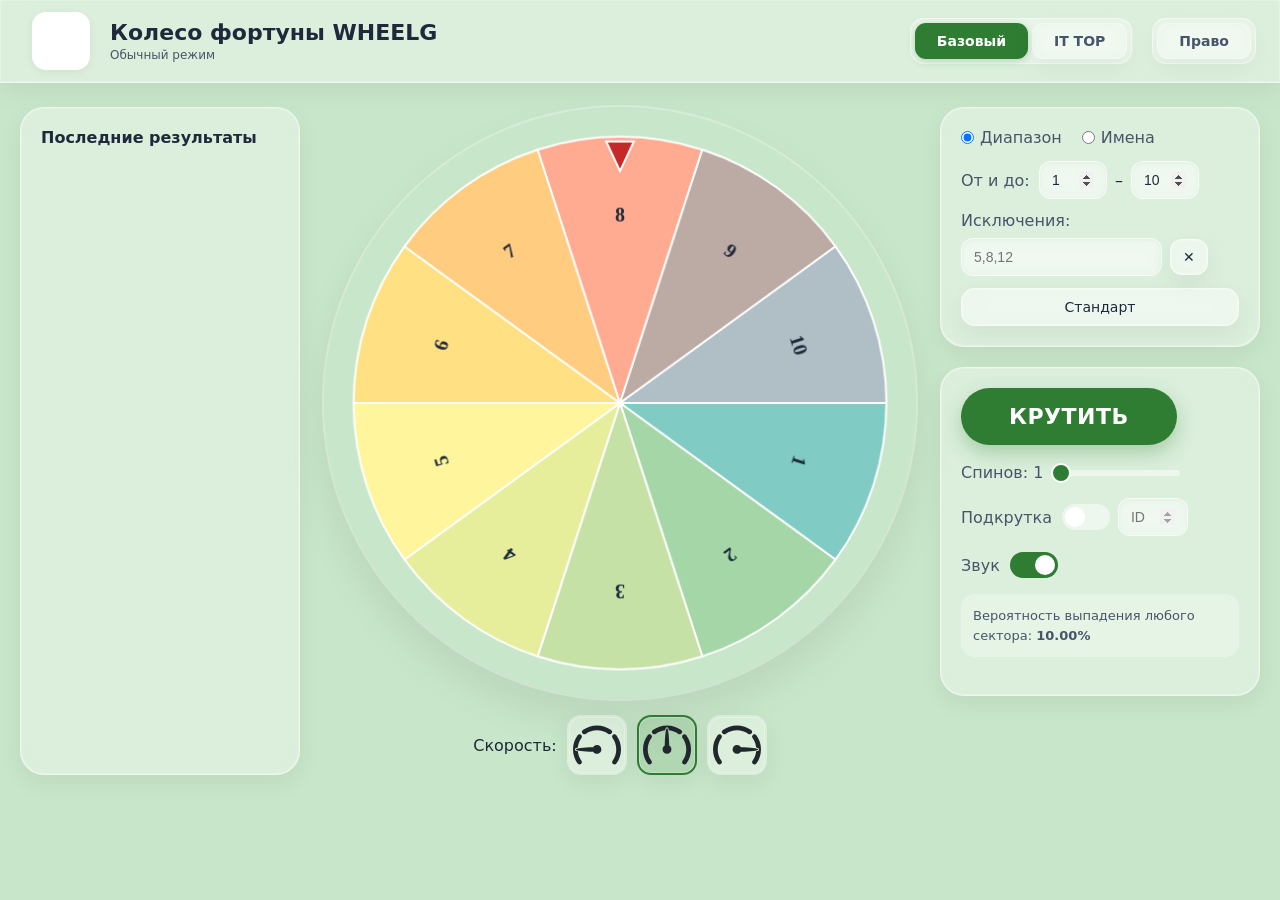
==== commit defb625b: "fix: галочка в окне пароля, ссылка на legal.html, убран consentModal" ====
--- a/index.html
+++ b/index.html
@@ -33,8 +33,7 @@
       <button id="btnITMode" class="mode-tab">IT TOP</button>
     </div>
     <div class="header-tabs">
-      <button class="mode-tab" id="btnSandbox" title="Песочные часы">⏳ Часы</button>
-      <button class="mode-tab" id="btnLegal" title="Правовая информация">⚖️ Право</button>
+      <button class="mode-tab" id="btnLegal" title="Правовая информация">Право</button>
     </div>
   </header>
 
@@ -111,7 +110,6 @@
           <button id="resetExcludeIT" class="btn-small">✕</button>
         </div>
         <button id="resetAllIT" class="btn-secondary full-width">Сброс исключённых</button>
-        <button id="btnLegalInfo" class="btn-secondary full-width" style="margin-top:8px;">⚖️ Правовая информация</button>
       </div>
 
       <div class="glass-panel controls-panel">
@@ -162,29 +160,19 @@
 </div>
 
 <div id="passwordModal" class="modal hidden">
-  <div class="modal-content">
+  <div class="modal-content legal-consent">
     <h2>IT TOP</h2>
-    <p>Введите пароль:</p>
+    <p class="legal-text">Введите пароль:</p>
     <input type="password" id="passwordInput" placeholder="Пароль">
+    <p id="passwordError" class="error-text hidden">Неверный пароль</p>
+    <label class="consent-label">
+      <input type="checkbox" id="consentCheckboxIT">
+      <span class="checkmark"></span>
+      <span class="consent-text">Я преподаватель, соглашаюсь с <a href="legal.html" target="_blank" class="legal-link">лицензионным соглашением</a></span>
+    </label>
     <div class="modal-buttons">
       <button id="confirmPassword" class="btn-primary">Войти</button>
       <button id="cancelPassword" class="btn-secondary">Отмена</button>
-    </div>
-    <p id="passwordError" class="error-text hidden">Неверный пароль</p>
-  </div>
-</div>
-
-<div id="legalConsentModal" class="modal hidden">
-  <div class="modal-content">
-    <h2>Согласие преподавателя</h2>
-    <p>Я подтверждаю, что являюсь преподавателем и имею право использовать персональные данные студентов в образовательных целях в соответствии с Федеральным законом от 27.07.2006 № 152-ФЗ «О персональных данных».</p>
-    <label>
-      <input type="checkbox" id="consentCheckbox">
-      Я преподаватель, имею право использовать списки
-    </label>
-    <div class="modal-buttons" style="margin-top:20px;">
-      <button id="consentConfirm" class="btn-primary">Подтверждаю</button>
-      <button id="consentCancel" class="btn-secondary">Отмена</button>
     </div>
   </div>
 </div>
@@ -192,10 +180,11 @@
 <div id="legalInfoModal" class="legal-modal hidden">
   <div class="legal-modal-content">
     <button class="legal-modal-close" id="closeLegalInfo">✕</button>
-    <h2>⚖️ Правовая информация</h2>
-    <p>Обработка персональных данных осуществляется в соответствии с Федеральным законом от 27.07.2006 № 152-ФЗ «О персональных данных».</p>
-    <p>Данные студентов (ФИО, группа) используются исключительно в образовательных целях для проведения занятий. Данные не передаются третьим лицам, не публикуются в открытом доступе и не используются для коммерческих целей.</p>
-    <p>Хранение осуществляется локально в рамках репозитория преподавателя. В соответствии со ст. 6 152-ФЗ, согласие субъекта персональных данных не требуется, если обработка необходима для исполнения договора или осуществления образовательной деятельности.</p>
+    <h2>Правовая информация</h2>
+    <p><strong>Федеральный закон от 27.07.2006 № 152-ФЗ «О персональных данных»</strong></p>
+    <p>Настоящий сервис используется исключительно в образовательных целях. Все данные (имена и инициалы студентов) не являются персональными данными в смысле 152-ФЗ, так как не позволяют однозначно идентифицировать физическое лицо без дополнительной информации.</p>
+    <p>Данные не передаются третьим лицам, не используются в коммерческих целях и хранятся локально в рамках учебного процесса. Использование сервиса регулируется внутренними правилами образовательного учреждения.</p>
+    <p>Согласно ст. 6 152-ФЗ, обработка персональных данных допускается без согласия субъекта, если она осуществляется в целях исполнения договора, стороной которого является субъект, либо для осуществления образовательной деятельности.</p>
   </div>
 </div>
 
--- a/css/modal.css
+++ b/css/modal.css
@@ -21,6 +21,7 @@
     border-radius: 28px;
     text-align: center;
     min-width: 340px;
+    max-width: 500px;
     box-shadow: 0 25px 50px rgba(0,0,0,0.15), inset 0 0 15px rgba(255,255,255,0.5);
     animation: fadeSlide 0.3s ease;
 }
@@ -30,20 +31,17 @@
     to { opacity: 1; transform: translateY(0); }
 }
 
-.modal-icon {
-    font-size: 48px;
-    margin-bottom: 16px;
-}
-
 .modal-content h2 {
     font-size: 24px;
     margin-bottom: 12px;
-    color: var(--glass-text);
+    color: #1a1a1a;
+    font-weight: 700;
 }
 
 .modal-content p {
-    color: var(--glass-text-secondary);
+    color: #1a1a1a;
     margin-bottom: 16px;
+    font-weight: 500;
 }
 
 .modal-buttons {
@@ -57,7 +55,102 @@
     min-width: 120px;
 }
 
-/* Правовое окно */
+/* ========== PASSWORD MODAL С ГАЛОЧКОЙ ========== */
+.legal-consent {
+    max-width: 440px;
+    text-align: center;
+}
+
+.legal-consent h2 {
+    font-size: 22px;
+    margin-bottom: 8px;
+    color: #1a1a1a;
+    font-weight: 700;
+}
+
+.legal-text {
+    color: #1a1a1a !important;
+    font-weight: 500 !important;
+    font-size: 14px;
+    line-height: 1.5;
+    margin-bottom: 8px;
+    text-align: center;
+}
+
+.legal-text strong {
+    font-weight: 700;
+    color: #000;
+}
+
+/* Галочка */
+.consent-label {
+    display: flex;
+    align-items: center;
+    gap: 12px;
+    cursor: pointer;
+    margin: 14px 0 18px;
+    padding: 12px 16px;
+    background: rgba(255,255,255,0.3);
+    border-radius: 14px;
+    border: 1px solid rgba(0,0,0,0.1);
+    transition: all 0.2s;
+    justify-content: center;
+}
+
+.consent-label:hover {
+    background: rgba(255,255,255,0.5);
+    border-color: var(--accent);
+}
+
+.consent-label input {
+    display: none;
+}
+
+.checkmark {
+    width: 24px;
+    height: 24px;
+    border-radius: 6px;
+    border: 2px solid #999;
+    background: white;
+    flex-shrink: 0;
+    position: relative;
+    transition: all 0.2s;
+}
+
+.consent-label input:checked + .checkmark {
+    background: var(--accent);
+    border-color: var(--accent);
+}
+
+.consent-label input:checked + .checkmark::after {
+    content: "";
+    position: absolute;
+    left: 7px;
+    top: 3px;
+    width: 7px;
+    height: 12px;
+    border: solid white;
+    border-width: 0 2px 2px 0;
+    transform: rotate(45deg);
+}
+
+.consent-text {
+    font-size: 14px;
+    font-weight: 600;
+    color: #1a1a1a;
+}
+
+.legal-link {
+    color: var(--accent);
+    text-decoration: underline;
+    font-weight: 700;
+    cursor: pointer;
+}
+.legal-link:hover {
+    color: var(--accent-light);
+}
+
+/* ========== LEGAL INFO MODAL ========== */
 .legal-modal {
     position: fixed;
     top: 0;
@@ -80,24 +173,32 @@
     border: 1px solid rgba(255, 255, 255, 0.5);
     padding: 35px 35px 30px;
     border-radius: 28px;
-    max-width: 500px;
+    max-width: 520px;
     width: 90%;
     box-shadow: 0 25px 50px rgba(0,0,0,0.15), inset 0 0 15px rgba(255,255,255,0.5);
     animation: fadeSlide 0.3s ease;
     position: relative;
+    text-align: left;
 }
 
 .legal-modal-content h2 {
     font-size: 22px;
     margin-bottom: 16px;
-    color: var(--glass-text);
+    color: #1a1a1a;
+    font-weight: 700;
 }
 
 .legal-modal-content p {
-    color: var(--glass-text-secondary);
+    color: #1a1a1a;
     margin-bottom: 14px;
     line-height: 1.6;
     font-size: 14px;
+    font-weight: 500;
+}
+
+.legal-modal-content p strong {
+    font-weight: 700;
+    color: #000;
 }
 
 .legal-modal-close {
@@ -112,7 +213,7 @@
     background: var(--glass-bg);
     backdrop-filter: blur(10px);
     -webkit-backdrop-filter: blur(10px);
-    color: var(--glass-text);
+    color: #1a1a1a;
     font-size: 18px;
     cursor: pointer;
     display: flex;
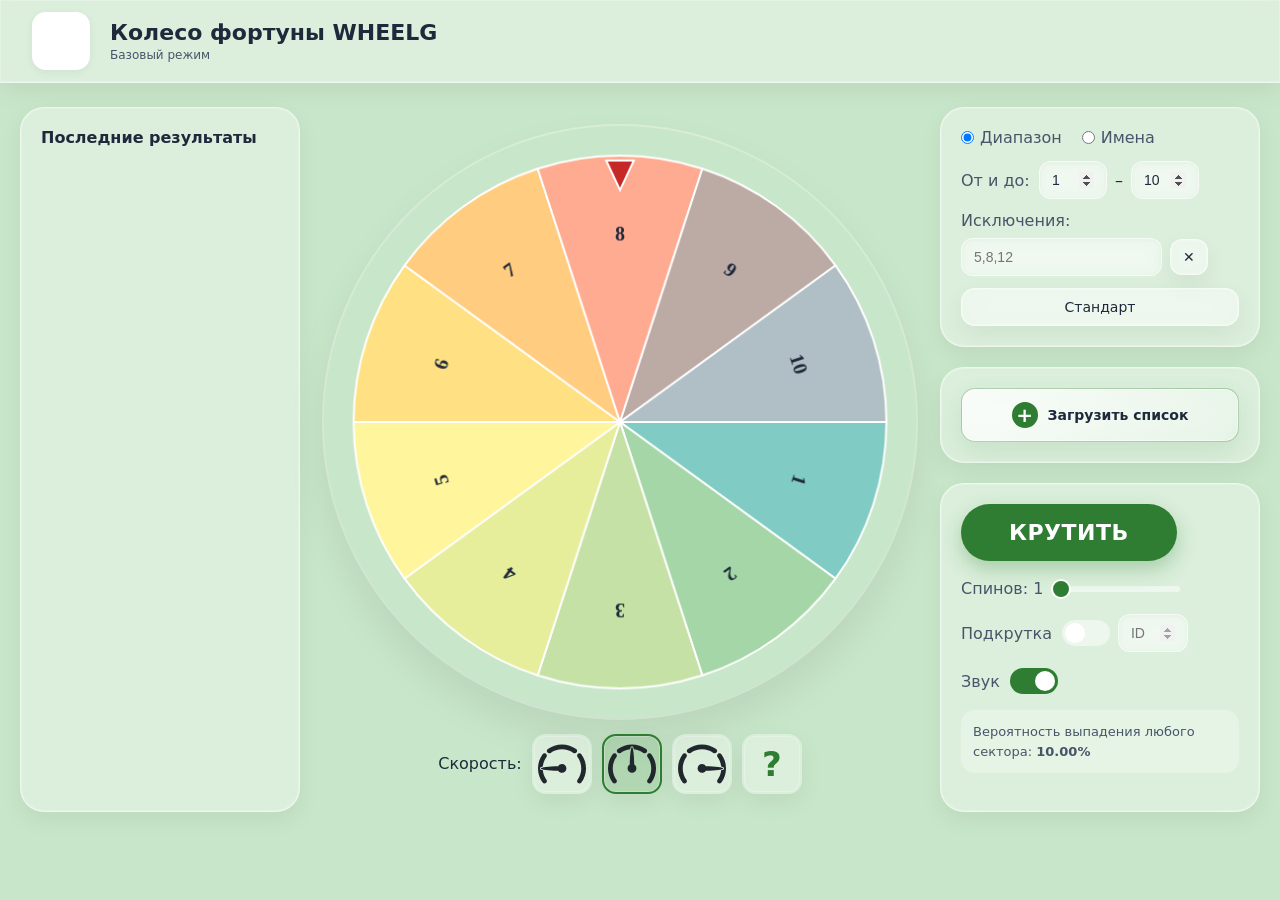
==== commit 8c952272: "Initial wheel of fortune app" ====
--- a/index.html
+++ b/index.html
@@ -26,14 +26,7 @@
     </div>
     <div class="header-info">
       <h1 class="header-title">Колесо фортуны WHEELG</h1>
-      <p class="header-subtitle" id="modeSubtitle">Базовый режим</p>
-    </div>
-    <div class="header-tabs">
-      <button id="btnNormalMode" class="mode-tab active">Базовый</button>
-      <button id="btnITMode" class="mode-tab">IT TOP</button>
-    </div>
-    <div class="header-tabs">
-      <button class="mode-tab" id="btnLegal" title="Правовая информация">Право</button>
+      <p class="header-subtitle">Базовый режим</p>
     </div>
   </header>
 
@@ -61,12 +54,13 @@
           <button data-speed="fast" class="speed-btn" title="Быстро">
             <img src="assets/images/Fast.svg" alt="Быстро" width="48" height="48">
           </button>
+          <button data-speed="thrill" class="speed-btn speed-btn-text" title="Азартно">?</button>
         </div>
       </div>
     </div>
 
     <div class="column controls-column">
-      <div class="glass-panel range-panel" id="panelNormal">
+      <div class="glass-panel range-panel">
         <div class="mode-switch">
           <label class="radio-label">
             <input type="radio" name="inputMode" value="range" checked> Диапазон
@@ -97,19 +91,11 @@
         <button id="resetAll" class="btn-secondary full-width">Стандарт</button>
       </div>
 
-      <div class="glass-panel range-panel" id="panelIT" style="display:none;">
-        <div class="dropdown-group">
-          <button class="dropdown-toggle" id="groupDropdownBtn">
-            <span id="selectedGroupName">Выберите группу</span>
-            <i class="dropdown-arrow"></i>
-          </button>
-        </div>
-        <div class="range-row">
-          <label>Исключения:</label>
-          <input type="text" id="excludeInputIT" placeholder="5,8,12">
-          <button id="resetExcludeIT" class="btn-small">✕</button>
-        </div>
-        <button id="resetAllIT" class="btn-secondary full-width">Сброс исключённых</button>
+      <div class="glass-panel import-panel">
+        <button id="openImportModal" class="btn-import full-width">
+          <span class="btn-import-icon">+</span>
+          <span>Загрузить список</span>
+        </button>
       </div>
 
       <div class="glass-panel controls-panel">
@@ -159,38 +145,38 @@
   </div>
 </div>
 
-<div id="passwordModal" class="modal hidden">
-  <div class="modal-content legal-consent">
-    <h2>IT TOP</h2>
-    <p class="legal-text">Введите пароль:</p>
-    <input type="password" id="passwordInput" placeholder="Пароль">
-    <p id="passwordError" class="error-text hidden">Неверный пароль</p>
-    <label class="consent-label">
-      <input type="checkbox" id="consentCheckboxIT">
-      <span class="checkmark"></span>
-      <span class="consent-text">Я преподаватель, соглашаюсь с <a href="legal.html" target="_blank" class="legal-link">лицензионным соглашением</a></span>
+<div id="importModal" class="modal hidden">
+  <div class="modal-content import-modal-content">
+    <h2>Загрузить список</h2>
+    <p>Выберите JSON или TXT файл со списком участников.</p>
+    <input type="file" id="listFileInput" class="native-file-input" accept=".json,.txt,application/json,text/plain">
+    <label for="listFileInput" class="file-picker">
+      <span class="file-picker-icon">+</span>
+      <span class="file-picker-text">
+        <strong>Выбрать файл</strong>
+        <small id="selectedFileName">Файл не выбран</small>
+      </span>
     </label>
+    <div class="import-example">
+      <strong>Пример TXT:</strong>
+      <pre>Иван Иванов
+Мария Петрова
+Алексей Сидоров</pre>
+      <strong>Пример JSON:</strong>
+      <pre>[
+  "Иван Иванов",
+  "Мария Петрова",
+  "Алексей Сидоров"
+]</pre>
+    </div>
+    <p id="importError" class="error-text hidden"></p>
     <div class="modal-buttons">
-      <button id="confirmPassword" class="btn-primary">Войти</button>
-      <button id="cancelPassword" class="btn-secondary">Отмена</button>
+      <button id="applyImport" class="btn-primary">Загрузить</button>
+      <button id="cancelImport" class="btn-secondary">Отмена</button>
     </div>
   </div>
 </div>
 
-<div id="legalInfoModal" class="legal-modal hidden">
-  <div class="legal-modal-content">
-    <button class="legal-modal-close" id="closeLegalInfo">✕</button>
-    <h2>Правовая информация</h2>
-    <p><strong>Федеральный закон от 27.07.2006 № 152-ФЗ «О персональных данных»</strong></p>
-    <p>Настоящий сервис используется исключительно в образовательных целях. Все данные (имена и инициалы студентов) не являются персональными данными в смысле 152-ФЗ, так как не позволяют однозначно идентифицировать физическое лицо без дополнительной информации.</p>
-    <p>Данные не передаются третьим лицам, не используются в коммерческих целях и хранятся локально в рамках учебного процесса. Использование сервиса регулируется внутренними правилами образовательного учреждения.</p>
-    <p>Согласно ст. 6 152-ФЗ, обработка персональных данных допускается без согласия субъекта, если она осуществляется в целях исполнения договора, стороной которого является субъект, либо для осуществления образовательной деятельности.</p>
-  </div>
-</div>
-
-<div class="dropdown-overlay" id="groupDropdownOverlay" style="display:none;"></div>
-<div class="dropdown-menu-floating" id="groupDropdownMenuFloating" style="display:none;"></div>
-
 <script type="module" src="js/app.js"></script>
 </body>
-</html>+</html>
--- a/css/main.css
+++ b/css/main.css
@@ -306,72 +306,3 @@
   height: 24px;
   display: block;
 }
-
-/* Модальное окно правовой информации */
-.legal-modal {
-    position: fixed;
-    top: 0;
-    left: 0;
-    width: 100%;
-    height: 100%;
-    background: rgba(0,0,0,0.3);
-    backdrop-filter: blur(5px);
-    -webkit-backdrop-filter: blur(5px);
-    display: flex;
-    justify-content: center;
-    align-items: center;
-    z-index: 1000;
-}
-
-.legal-modal-content {
-    background: rgba(255, 255, 255, 0.35);
-    backdrop-filter: blur(25px);
-    -webkit-backdrop-filter: blur(25px);
-    border: 1px solid rgba(255, 255, 255, 0.5);
-    padding: 35px 35px 30px;
-    border-radius: 28px;
-    max-width: 500px;
-    width: 90%;
-    box-shadow: 0 25px 50px rgba(0,0,0,0.15), inset 0 0 15px rgba(255,255,255,0.5);
-    animation: fadeSlide 0.3s ease;
-    position: relative;
-}
-
-.legal-modal-content h2 {
-    font-size: 22px;
-    margin-bottom: 16px;
-    color: var(--glass-text);
-}
-
-.legal-modal-content p {
-    color: var(--glass-text-secondary);
-    margin-bottom: 14px;
-    line-height: 1.6;
-    font-size: 14px;
-}
-
-.legal-modal-close {
-    position: absolute;
-    top: 16px;
-    right: 20px;
-    width: 36px;
-    height: 36px;
-    padding: 0;
-    border-radius: 50%;
-    border: 1px solid var(--glass-border);
-    background: var(--glass-bg);
-    backdrop-filter: blur(10px);
-    -webkit-backdrop-filter: blur(10px);
-    color: var(--glass-text);
-    font-size: 18px;
-    cursor: pointer;
-    display: flex;
-    align-items: center;
-    justify-content: center;
-    transition: all 0.2s;
-    line-height: 1;
-}
-.legal-modal-close:hover {
-    background: rgba(255,255,255,0.5);
-    border-color: var(--accent);
-}
--- a/css/layout.css
+++ b/css/layout.css
@@ -211,6 +211,19 @@
   width: 48px;
   height: 48px;
 }
+
+.speed-btn-text {
+  width: 60px;
+  height: 60px;
+  font-size: 34px;
+  font-weight: 900;
+  line-height: 1;
+  color: var(--accent);
+  display: flex;
+  align-items: center;
+  justify-content: center;
+}
+
 .speed-btn.active {
   border-color: var(--accent);
   background: rgba(46,125,50,0.15);
@@ -225,103 +238,37 @@
   line-height: 1.5;
 }
 
-/* ========== DROPDOWN ГРУПП ========== */
-.dropdown-group {
-  position: relative;
-  width: 100%;
-  margin-bottom: 14px;
-}
-
-.dropdown-toggle {
-  width: 100%;
-  display: flex;
-  align-items: center;
-  justify-content: space-between;
-  padding: 12px 16px;
-  background: var(--glass-bg);
-  backdrop-filter: blur(10px);
-  -webkit-backdrop-filter: blur(10px);
-  border: 1px solid var(--glass-border);
-  border-radius: 14px;
+.btn-import {
+  min-height: 54px;
+  border: 1px solid rgba(46,125,50,0.35);
+  background: linear-gradient(135deg, rgba(255,255,255,0.78), rgba(232,245,233,0.62));
   color: var(--glass-text);
-  font-weight: 600;
-  font-size: 14px;
-  cursor: pointer;
-  box-shadow: var(--shadow);
-  transition: all 0.2s ease;
-}
-
-.dropdown-toggle:hover {
-  background: rgba(255,255,255,0.45);
-  border-color: var(--accent-light);
-}
-
-.dropdown-toggle.active {
+  display: flex;
+  align-items: center;
+  justify-content: center;
+  gap: 10px;
+  font-weight: 700;
+  box-shadow: 0 10px 24px rgba(46,125,50,0.12), inset 0 0 0 1px rgba(255,255,255,0.45);
+}
+
+.btn-import:hover {
   border-color: var(--accent);
-  background: rgba(46,125,50,0.1);
-}
-
-.dropdown-arrow {
-  display: inline-block;
-  width: 10px;
-  height: 10px;
-  border-right: 2px solid var(--glass-text-secondary);
-  border-bottom: 2px solid var(--glass-text-secondary);
-  transform: rotate(45deg);
-  transition: transform 0.3s ease;
-  margin-left: 10px;
-}
-
-.dropdown-toggle.active .dropdown-arrow {
-  transform: rotate(-135deg);
-}
-
-/* Оверлей */
-.dropdown-overlay {
-  position: fixed;
-  top: 0;
-  left: 0;
-  width: 100%;
-  height: 100%;
-  z-index: 999;
-  background: transparent;
-}
-
-/* Плавающее меню */
-.dropdown-menu-floating {
-  position: fixed;
-  z-index: 1000;
-  background: rgba(255,255,255,0.95);
-  backdrop-filter: blur(20px);
-  -webkit-backdrop-filter: blur(20px);
-  border-radius: 14px;
-  border: 1px solid var(--glass-border);
-  box-shadow: 0 8px 32px rgba(0,0,0,0.15);
-  list-style: none;
-  margin: 0;
-  padding: 8px 0;
-  width: 280px;
-}
-
-.dropdown-menu-floating li a {
-  display: block;
-  padding: 10px 16px;
-  color: var(--glass-text);
-  text-decoration: none;
-  font-size: 14px;
-  font-weight: 500;
-  transition: all 0.15s ease;
-  cursor: pointer;
-}
-
-.dropdown-menu-floating li a:hover {
-  background: rgba(46,125,50,0.1);
-  color: var(--accent);
-}
-
-.dropdown-menu-floating li a.selected {
+  background: linear-gradient(135deg, rgba(255,255,255,0.95), rgba(200,230,201,0.75));
+  box-shadow: 0 14px 28px rgba(46,125,50,0.18), inset 0 0 0 1px rgba(255,255,255,0.55);
+}
+
+.btn-import-icon {
+  width: 26px;
+  height: 26px;
+  border-radius: 50%;
   background: var(--accent);
   color: #fff;
+  display: inline-flex;
+  align-items: center;
+  justify-content: center;
+  font-size: 20px;
+  font-weight: 800;
+  line-height: 1;
 }
 
 /* Адаптив */
@@ -338,4 +285,4 @@
   .wheel-column {
     order: -1;
   }
-}+}
--- a/css/modal.css
+++ b/css/modal.css
@@ -2,227 +2,207 @@
     position: fixed;
     top: 0;
     left: 0;
+
     width: 100%;
     height: 100%;
+
     background: rgba(0,0,0,0.3);
+
     backdrop-filter: blur(5px);
+    -webkit-backdrop-filter: blur(5px);
+
     display: flex;
     justify-content: center;
     align-items: center;
+
     z-index: 1000;
 }
 
 .modal-content {
+
     background: rgba(255, 255, 255, 0.25);
+
     backdrop-filter: blur(25px);
     -webkit-backdrop-filter: blur(25px);
+
     border: 1px solid rgba(255, 255, 255, 0.4);
+
     padding: 35px 30px;
+
     border-radius: 28px;
+
     text-align: center;
+
     min-width: 340px;
     max-width: 500px;
-    box-shadow: 0 25px 50px rgba(0,0,0,0.15), inset 0 0 15px rgba(255,255,255,0.5);
+
+    box-shadow:
+        0 25px 50px rgba(0,0,0,0.15),
+        inset 0 0 15px rgba(255,255,255,0.5);
+
     animation: fadeSlide 0.3s ease;
 }
 
 @keyframes fadeSlide {
-    from { opacity: 0; transform: translateY(20px); }
-    to { opacity: 1; transform: translateY(0); }
+
+    from {
+        opacity: 0;
+        transform: translateY(20px);
+    }
+
+    to {
+        opacity: 1;
+        transform: translateY(0);
+    }
 }
 
 .modal-content h2 {
+
     font-size: 24px;
+
     margin-bottom: 12px;
-    color: #1a1a1a;
+
+    color: #1a1a1a;
+
     font-weight: 700;
 }
 
 .modal-content p {
-    color: #1a1a1a;
+
+    color: #1a1a1a;
+
     margin-bottom: 16px;
+
     font-weight: 500;
 }
 
 .modal-buttons {
-    display: flex;
+
+    display: flex;
+
     gap: 12px;
+
     justify-content: center;
+
     margin-top: 24px;
+
+    flex-wrap: wrap;
 }
 
 .modal-buttons button {
     min-width: 120px;
 }
 
-/* ========== PASSWORD MODAL С ГАЛОЧКОЙ ========== */
-.legal-consent {
-    max-width: 440px;
+.error-text {
+
+    color: #d32f2f;
+
+    font-size: 13px;
+
+    margin-top: 8px;
+}
+
+.import-modal-content {
+    text-align: left;
+}
+
+.import-modal-content h2,
+.import-modal-content p {
     text-align: center;
 }
 
-.legal-consent h2 {
-    font-size: 22px;
-    margin-bottom: 8px;
-    color: #1a1a1a;
-    font-weight: 700;
-}
-
-.legal-text {
-    color: #1a1a1a !important;
-    font-weight: 500 !important;
-    font-size: 14px;
-    line-height: 1.5;
-    margin-bottom: 8px;
-    text-align: center;
-}
-
-.legal-text strong {
-    font-weight: 700;
-    color: #000;
-}
-
-/* Галочка */
-.consent-label {
+.native-file-input {
+    position: absolute;
+    width: 1px;
+    height: 1px;
+    opacity: 0;
+    pointer-events: none;
+}
+
+.file-picker {
+    width: 100%;
+    margin: 4px 0 16px;
+    padding: 14px;
+    border: 1px dashed rgba(46,125,50,0.5);
+    border-radius: 18px;
+    background: linear-gradient(135deg, rgba(255,255,255,0.72), rgba(232,245,233,0.58));
+    color: #1a1a1a;
     display: flex;
     align-items: center;
     gap: 12px;
     cursor: pointer;
-    margin: 14px 0 18px;
-    padding: 12px 16px;
-    background: rgba(255,255,255,0.3);
+    box-shadow: inset 0 0 0 1px rgba(255,255,255,0.4), 0 10px 22px rgba(46,125,50,0.1);
+    transition: all 0.2s ease;
+}
+
+.file-picker:hover {
+    border-color: var(--accent);
+    background: linear-gradient(135deg, rgba(255,255,255,0.92), rgba(200,230,201,0.7));
+    box-shadow: inset 0 0 0 1px rgba(255,255,255,0.55), 0 14px 26px rgba(46,125,50,0.16);
+}
+
+.file-picker-icon {
+    width: 42px;
+    height: 42px;
     border-radius: 14px;
-    border: 1px solid rgba(0,0,0,0.1);
-    transition: all 0.2s;
-    justify-content: center;
-}
-
-.consent-label:hover {
-    background: rgba(255,255,255,0.5);
-    border-color: var(--accent);
-}
-
-.consent-label input {
-    display: none;
-}
-
-.checkmark {
-    width: 24px;
-    height: 24px;
-    border-radius: 6px;
-    border: 2px solid #999;
-    background: white;
-    flex-shrink: 0;
-    position: relative;
-    transition: all 0.2s;
-}
-
-.consent-label input:checked + .checkmark {
     background: var(--accent);
-    border-color: var(--accent);
-}
-
-.consent-label input:checked + .checkmark::after {
-    content: "";
-    position: absolute;
-    left: 7px;
-    top: 3px;
-    width: 7px;
-    height: 12px;
-    border: solid white;
-    border-width: 0 2px 2px 0;
-    transform: rotate(45deg);
-}
-
-.consent-text {
-    font-size: 14px;
-    font-weight: 600;
-    color: #1a1a1a;
-}
-
-.legal-link {
-    color: var(--accent);
-    text-decoration: underline;
-    font-weight: 700;
-    cursor: pointer;
-}
-.legal-link:hover {
-    color: var(--accent-light);
-}
-
-/* ========== LEGAL INFO MODAL ========== */
-.legal-modal {
-    position: fixed;
-    top: 0;
-    left: 0;
-    width: 100%;
-    height: 100%;
-    background: rgba(0,0,0,0.3);
-    backdrop-filter: blur(5px);
-    -webkit-backdrop-filter: blur(5px);
-    display: flex;
-    justify-content: center;
-    align-items: center;
-    z-index: 1000;
-}
-
-.legal-modal-content {
-    background: rgba(255, 255, 255, 0.35);
-    backdrop-filter: blur(25px);
-    -webkit-backdrop-filter: blur(25px);
-    border: 1px solid rgba(255, 255, 255, 0.5);
-    padding: 35px 35px 30px;
-    border-radius: 28px;
-    max-width: 520px;
-    width: 90%;
-    box-shadow: 0 25px 50px rgba(0,0,0,0.15), inset 0 0 15px rgba(255,255,255,0.5);
-    animation: fadeSlide 0.3s ease;
-    position: relative;
-    text-align: left;
-}
-
-.legal-modal-content h2 {
-    font-size: 22px;
-    margin-bottom: 16px;
-    color: #1a1a1a;
-    font-weight: 700;
-}
-
-.legal-modal-content p {
-    color: #1a1a1a;
-    margin-bottom: 14px;
-    line-height: 1.6;
-    font-size: 14px;
-    font-weight: 500;
-}
-
-.legal-modal-content p strong {
-    font-weight: 700;
-    color: #000;
-}
-
-.legal-modal-close {
-    position: absolute;
-    top: 16px;
-    right: 20px;
-    width: 36px;
-    height: 36px;
-    padding: 0;
-    border-radius: 50%;
-    border: 1px solid var(--glass-border);
-    background: var(--glass-bg);
-    backdrop-filter: blur(10px);
-    -webkit-backdrop-filter: blur(10px);
-    color: #1a1a1a;
-    font-size: 18px;
-    cursor: pointer;
-    display: flex;
+    color: #fff;
+    display: inline-flex;
     align-items: center;
     justify-content: center;
-    transition: all 0.2s;
+    font-size: 28px;
+    font-weight: 800;
     line-height: 1;
-}
-.legal-modal-close:hover {
+    flex-shrink: 0;
+}
+
+.file-picker-text {
+    min-width: 0;
+    display: flex;
+    flex-direction: column;
+    gap: 4px;
+}
+
+.file-picker-text strong {
+    font-size: 15px;
+    color: #1e293b;
+}
+
+.file-picker-text small {
+    max-width: 360px;
+    overflow: hidden;
+    text-overflow: ellipsis;
+    white-space: nowrap;
+    color: #475569;
+    font-size: 13px;
+}
+
+.import-example {
+    background: rgba(255,255,255,0.35);
+    border: 1px solid rgba(255,255,255,0.45);
+    border-radius: 16px;
+    padding: 14px;
+}
+
+.import-example strong {
+    display: block;
+    margin-bottom: 6px;
+    color: #1a1a1a;
+    font-size: 13px;
+}
+
+.import-example pre {
+    overflow: auto;
     background: rgba(255,255,255,0.5);
-    border-color: var(--accent);
-}+    border-radius: 12px;
+    padding: 10px;
+    margin: 0 0 12px;
+    color: #1e293b;
+    font-size: 13px;
+    line-height: 1.4;
+    white-space: pre-wrap;
+}
+
+.hidden {
+    display: none !important;
+}
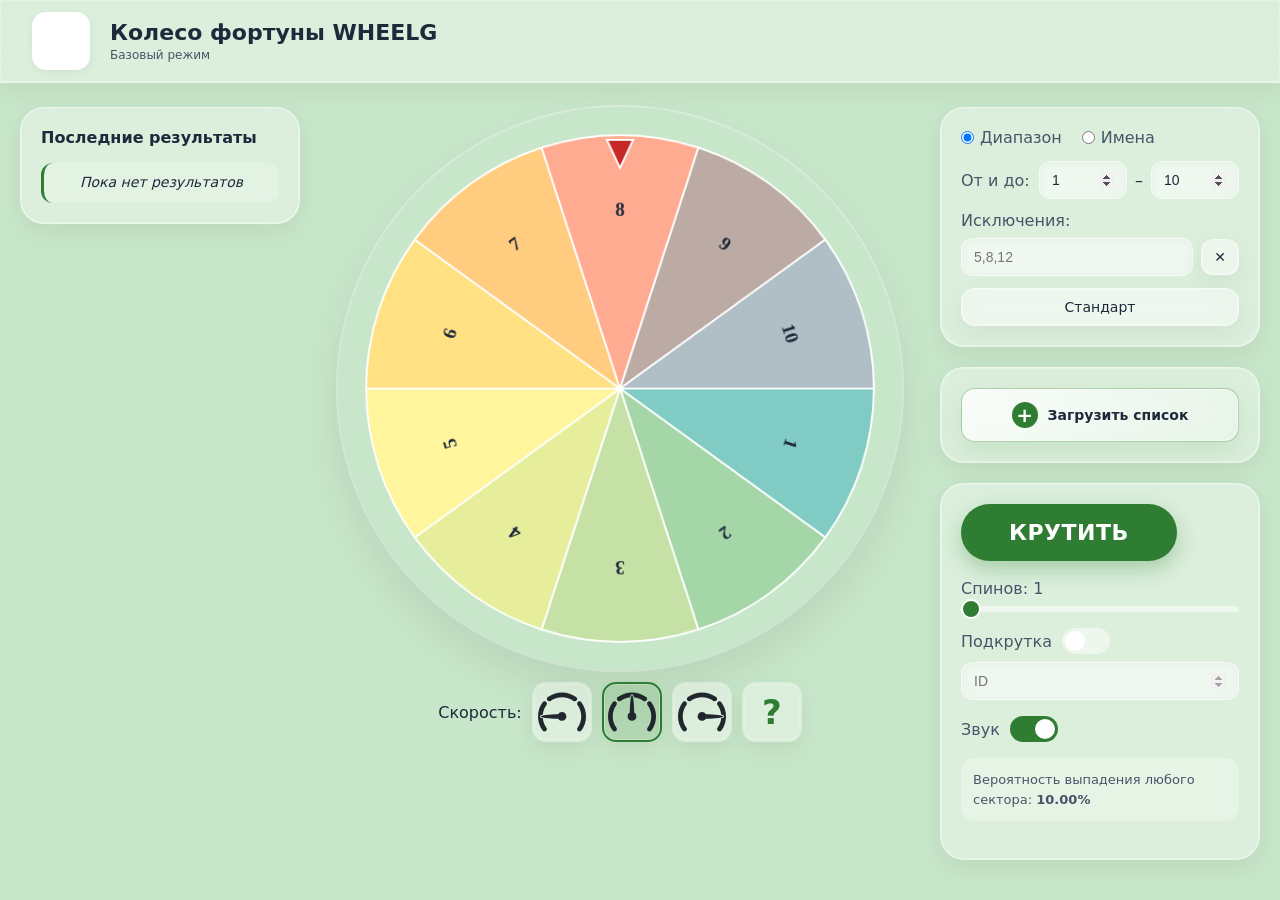
==== commit c7b69dd0: "Improve responsive layout and wheel behavior" ====
--- a/index.html
+++ b/index.html
@@ -13,10 +13,6 @@
   <link rel="icon" href="assets/images/favicon.svg" type="image/svg+xml">
 </head>
 <body>
-<div class="mobile-block">
-  <p>Please use a computer to access this website!!!</p>
-</div>
-
 <div class="app">
   <header class="app-header">
     <div class="header-logo">
--- a/css/main.css
+++ b/css/main.css
@@ -35,42 +35,13 @@
   margin: 0;
   padding: 0;
   position: relative;
-}
-
-.mobile-block {
-  display: none;
-  position: fixed;
-  top: 0;
-  left: 0;
-  width: 100%;
-  height: 100%;
-  background: #222;
-  color: #f1c40f;
-  justify-content: center;
-  align-items: center;
-  font-size: 1.4rem;
-  font-weight: bold;
-  z-index: 9999;
-  text-align: center;
-  padding: 20px;
-  flex-direction: column;
-}
-.mobile-block p {
-  background: #111;
-  padding: 30px;
-  border-radius: 20px;
-  box-shadow: 0 0 30px rgba(0,0,0,0.5);
-  max-width: 90%;
-}
-@media (max-width: 768px) {
-  .mobile-block {
-    display: flex;
-  }
+  overflow-x: hidden;
 }
 
 .app {
   position: relative;
   z-index: 1;
+  width: 100%;
 }
 
 button {
@@ -87,6 +58,7 @@
   font-size: 14px;
   font-weight: 500;
   box-shadow: var(--shadow);
+  touch-action: manipulation;
 }
 
 button:hover {
@@ -101,6 +73,8 @@
 input[type="number"],
 input[type="text"],
 input[type="password"] {
+  width: 100%;
+  min-width: 0;
   padding: 10px 12px;
   border: 1px solid var(--glass-border);
   background: var(--glass-bg);
@@ -256,6 +230,7 @@
 }
 
 input[type="range"] {
+  width: 100%;
   -webkit-appearance: none;
   appearance: none;
   background: rgba(255,255,255,0.5);
@@ -306,3 +281,14 @@
   height: 24px;
   display: block;
 }
+
+@media (prefers-reduced-motion: reduce) {
+  *,
+  *::before,
+  *::after {
+    scroll-behavior: auto !important;
+    transition-duration: 0.01ms !important;
+    animation-duration: 0.01ms !important;
+    animation-iteration-count: 1 !important;
+  }
+}
--- a/css/layout.css
+++ b/css/layout.css
@@ -14,6 +14,7 @@
   position: relative;
   z-index: 10;
   box-sizing: border-box;
+  min-width: 0;
 }
 
 .header-logo {
@@ -97,12 +98,13 @@
 
 /* Основной layout: 3 колонки */
 .main-layout {
-  display: flex;
+  display: grid;
+  grid-template-columns: minmax(220px, 280px) minmax(320px, 1fr) minmax(280px, 320px);
   gap: 24px;
   width: 100%;
   max-width: 1300px;
   margin: 24px auto 30px;
-  align-items: stretch;
+  align-items: start;
   padding: 0 20px;
 }
 
@@ -113,18 +115,18 @@
 }
 
 .history-column {
-  flex: 0 0 280px;
+  min-width: 0;
 }
 
 .wheel-column {
-  flex: 1;
-  display: flex;
-  justify-content: center;
-  align-items: center;
+  display: flex;
+  justify-content: center;
+  align-items: flex-start;
+  min-width: 0;
 }
 
 .controls-column {
-  flex: 0 0 320px;
+  min-width: 0;
 }
 
 /* Панели */
@@ -139,7 +141,7 @@
 }
 
 .history-panel {
-  flex: 1;
+  max-height: min(620px, calc(100vh - 130px));
   display: flex;
   flex-direction: column;
 }
@@ -153,15 +155,24 @@
   flex-wrap: wrap;
 }
 .range-row label {
-  min-width: 70px;
+  flex: 0 0 70px;
   font-weight: 500;
   color: var(--glass-text-secondary);
+}
+
+.range-row input[type="number"] {
+  flex: 1 1 78px;
+}
+
+.range-row input[type="text"] {
+  flex: 1 1 180px;
 }
 
 .mode-switch {
   display: flex;
   gap: 20px;
   margin-bottom: 14px;
+  flex-wrap: wrap;
 }
 
 .radio-label {
@@ -194,6 +205,7 @@
   gap: 10px;
   margin-top: 12px;
   justify-content: center;
+  flex-wrap: wrap;
 }
 
 .speed-btn {
@@ -271,18 +283,116 @@
   line-height: 1;
 }
 
-/* Адаптив */
-@media (max-width: 1000px) {
+@media (max-width: 1100px) {
   .main-layout {
-    flex-direction: column;
-    align-items: center;
-  }
-  .history-column, .controls-column {
+    grid-template-columns: minmax(0, 1fr);
+    gap: 18px;
+  }
+
+  .wheel-column {
+    order: 1;
+  }
+
+  .controls-column {
+    order: 2;
+  }
+
+  .history-column {
+    order: 3;
+  }
+
+  .history-column,
+  .controls-column,
+  .wheel-column {
     width: 100%;
-    max-width: 500px;
-    flex: unset;
-  }
-  .wheel-column {
-    order: -1;
-  }
-}
+  }
+
+  .history-panel {
+    max-height: none;
+  }
+}
+
+@media (max-width: 760px) {
+  .app-header {
+    gap: 12px;
+    padding: 10px 14px;
+  }
+
+  .header-logo {
+    width: 46px;
+    height: 46px;
+    border-radius: 12px;
+    margin-left: 0;
+  }
+
+  .header-title {
+    font-size: clamp(18px, 5vw, 22px);
+  }
+
+  .header-subtitle {
+    font-size: 11px;
+  }
+
+  .main-layout {
+    margin: 14px auto 24px;
+    padding: 0 12px;
+  }
+
+  .glass-panel {
+    border-radius: 18px;
+    padding: 14px;
+  }
+
+  .range-row {
+    align-items: stretch;
+  }
+
+  .range-row label {
+    flex-basis: 100%;
+  }
+
+  .range-row span {
+    align-self: center;
+  }
+
+  .speed-controls {
+    gap: 8px;
+  }
+
+  .speed-controls > span {
+    width: 100%;
+    text-align: center;
+    font-weight: 600;
+  }
+
+  .speed-btn img {
+    width: 40px;
+    height: 40px;
+  }
+
+  .speed-btn-text {
+    width: 52px;
+    height: 52px;
+    font-size: 30px;
+  }
+}
+
+@media (max-width: 420px) {
+  .main-layout {
+    padding: 0 10px;
+  }
+
+  .mode-switch {
+    gap: 10px;
+  }
+
+  .radio-label {
+    flex: 1 1 120px;
+  }
+
+  .btn-spin {
+    width: 100%;
+    padding: 15px 20px;
+    font-size: 19px;
+  }
+}
--- a/css/wheel.css
+++ b/css/wheel.css
@@ -1,15 +1,36 @@
 .wheel-wrapper {
   position: relative;
-  display: inline-block;
+  display: grid;
+  place-items: center;
+  width: clamp(280px, 44vw, 600px);
+  max-width: calc(100vw - 32px);
+  aspect-ratio: 1;
+}
+
+.wheel-section {
+  width: 100%;
+  display: grid;
+  justify-items: center;
 }
 
 #wheelCanvas {
   border-radius: 50%;
   background: transparent;
   box-shadow: 0 0 0 2px rgba(255,255,255,0.3), 0 20px 40px rgba(0,0,0,0.08);
-  max-width: 600px;
-  max-height: 600px;
   width: 100%;
-  height: auto;
-  /* убрали transform при hover */
-}+  height: 100%;
+  display: block;
+  touch-action: manipulation;
+}
+
+@media (max-width: 1100px) {
+  .wheel-wrapper {
+    width: min(600px, calc(100vw - 32px));
+  }
+}
+
+@media (max-width: 480px) {
+  .wheel-wrapper {
+    width: min(360px, calc(100vw - 24px));
+  }
+}
--- a/css/modal.css
+++ b/css/modal.css
@@ -5,6 +5,7 @@
 
     width: 100%;
     height: 100%;
+    padding: 16px;
 
     background: rgba(0,0,0,0.3);
 
@@ -33,8 +34,10 @@
 
     text-align: center;
 
-    min-width: 340px;
+    width: min(500px, 100%);
     max-width: 500px;
+    max-height: calc(100vh - 32px);
+    overflow: auto;
 
     box-shadow:
         0 25px 50px rgba(0,0,0,0.15),
@@ -169,7 +172,7 @@
 }
 
 .file-picker-text small {
-    max-width: 360px;
+    max-width: min(360px, 62vw);
     overflow: hidden;
     text-overflow: ellipsis;
     white-space: nowrap;
@@ -206,3 +209,31 @@
 .hidden {
     display: none !important;
 }
+
+@media (max-width: 520px) {
+    .modal {
+        align-items: flex-start;
+        padding: 12px;
+    }
+
+    .modal-content {
+        padding: 22px 16px;
+        border-radius: 20px;
+    }
+
+    .modal-content h2 {
+        font-size: 20px;
+    }
+
+    .modal-buttons {
+        flex-direction: column;
+    }
+
+    .modal-buttons button {
+        width: 100%;
+    }
+
+    .file-picker {
+        align-items: flex-start;
+    }
+}
--- a/css/history.css
+++ b/css/history.css
@@ -19,6 +19,7 @@
   padding: 0;
   margin: 0;
   min-height: 0; /* важно для flex-скролла */
+  max-height: 540px;
 }
 
 /* Стилизация скроллбара */
@@ -79,4 +80,21 @@
   text-align: center;
   padding: 20px;
   flex-shrink: 0;
-}+}
+
+#historyList li {
+  padding: 10px 14px;
+  background: rgba(255, 255, 255, 0.2);
+  border-radius: 12px;
+  border-left: 3px solid var(--accent);
+  color: var(--glass-text);
+  font-size: 14px;
+  line-height: 1.4;
+  overflow-wrap: anywhere;
+}
+
+@media (max-width: 1100px) {
+  #historyList {
+    max-height: 260px;
+  }
+}
